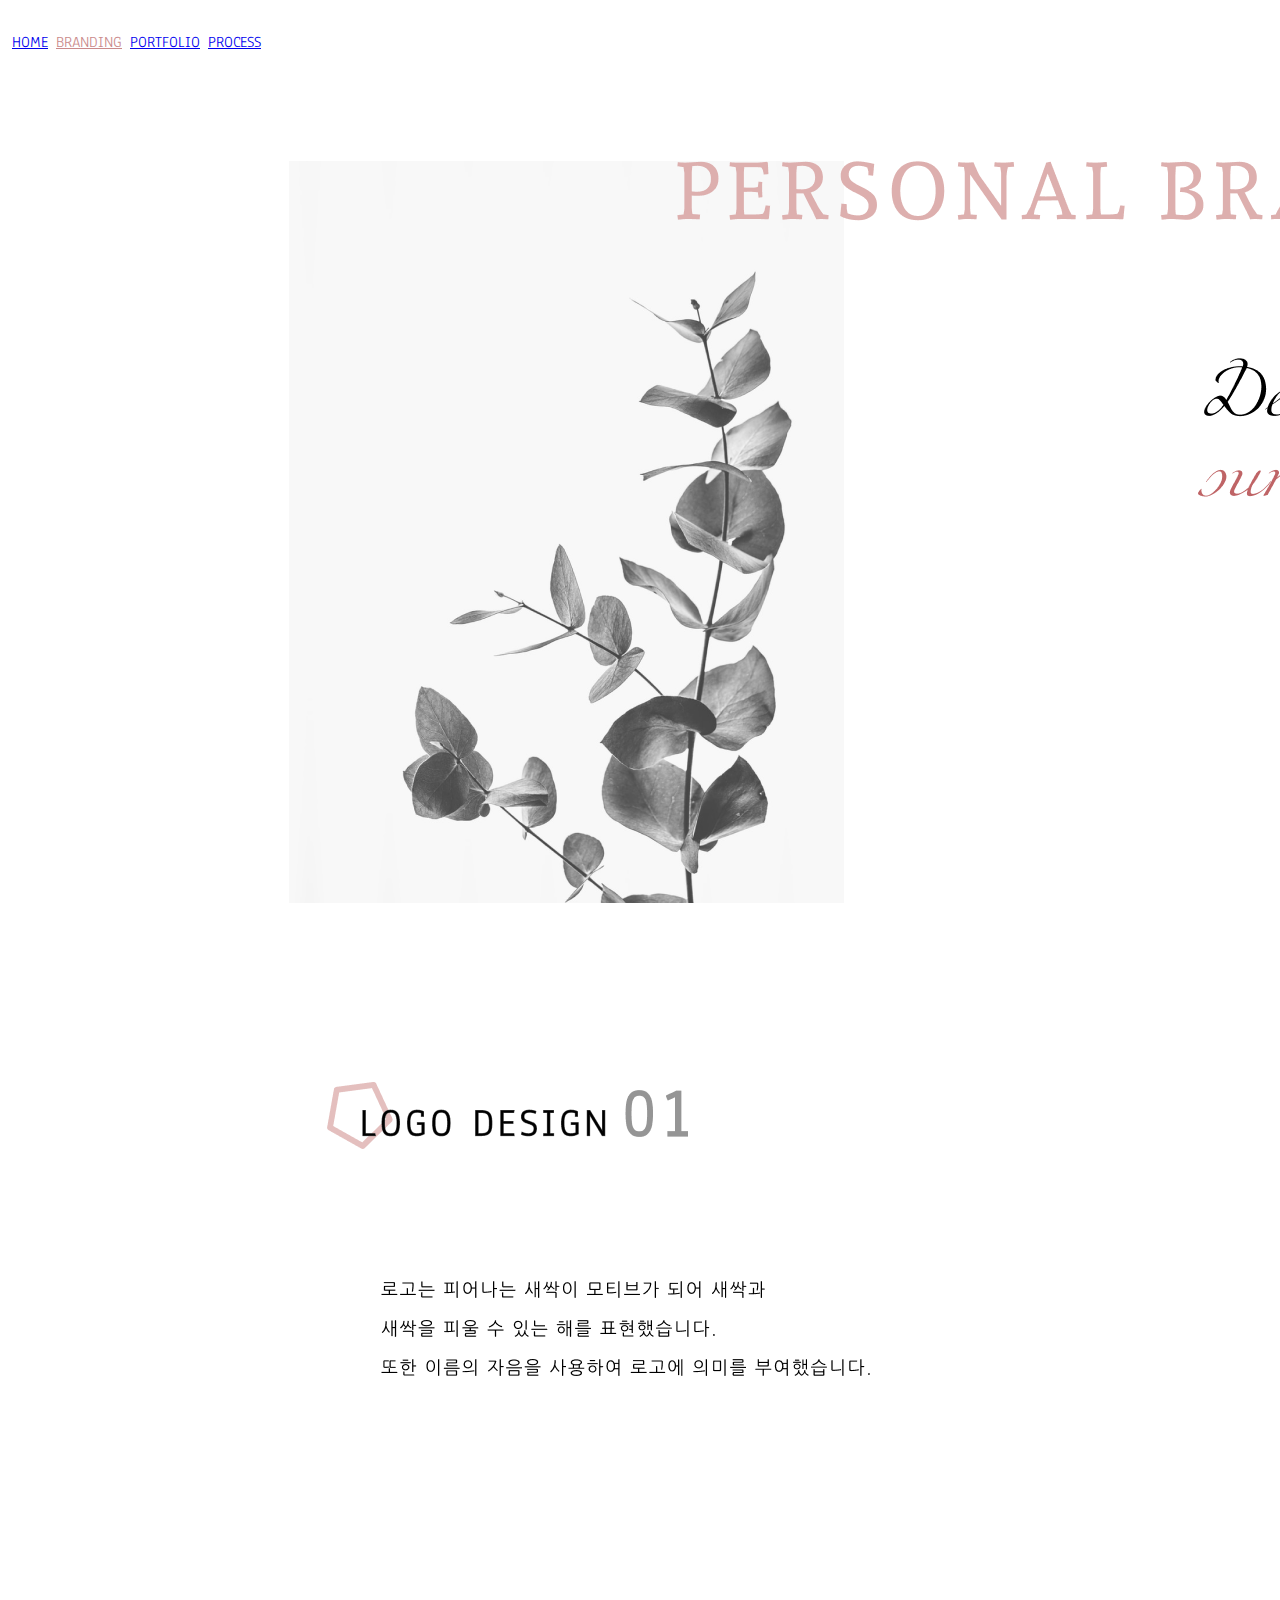
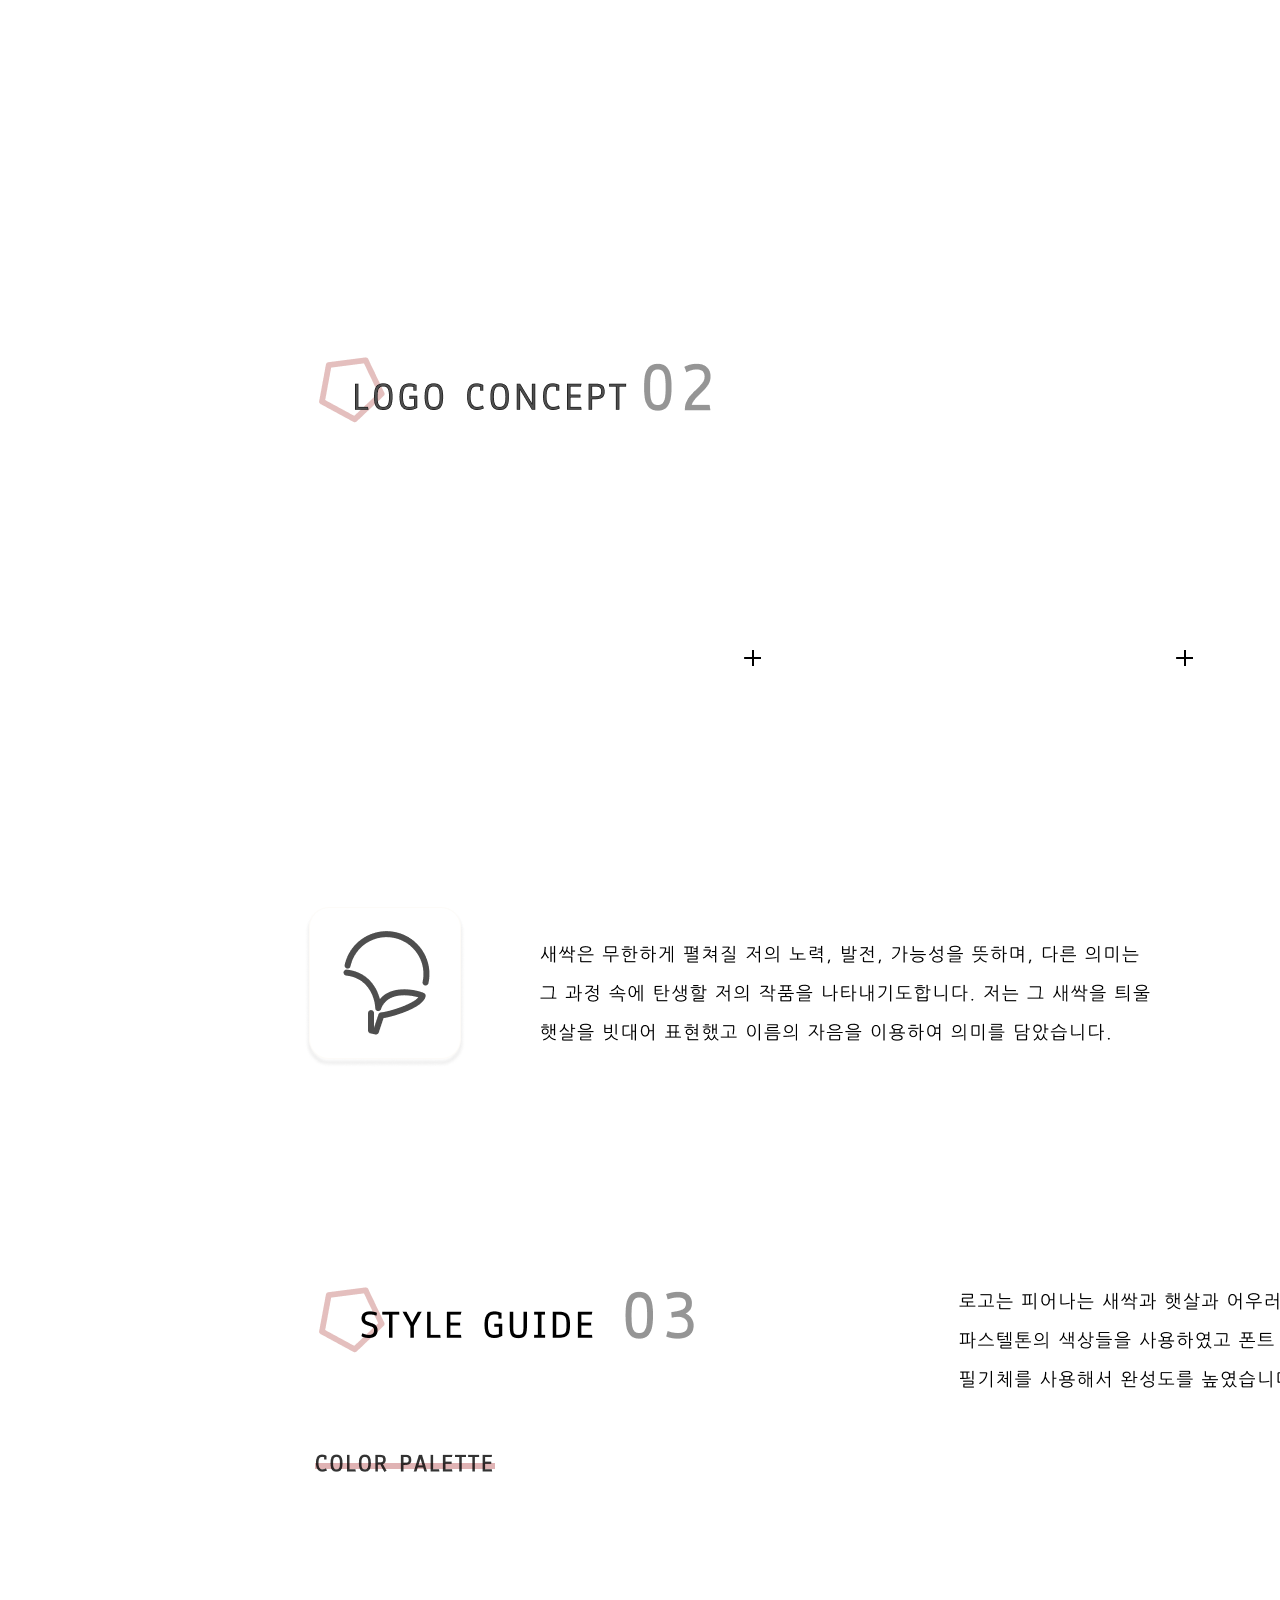
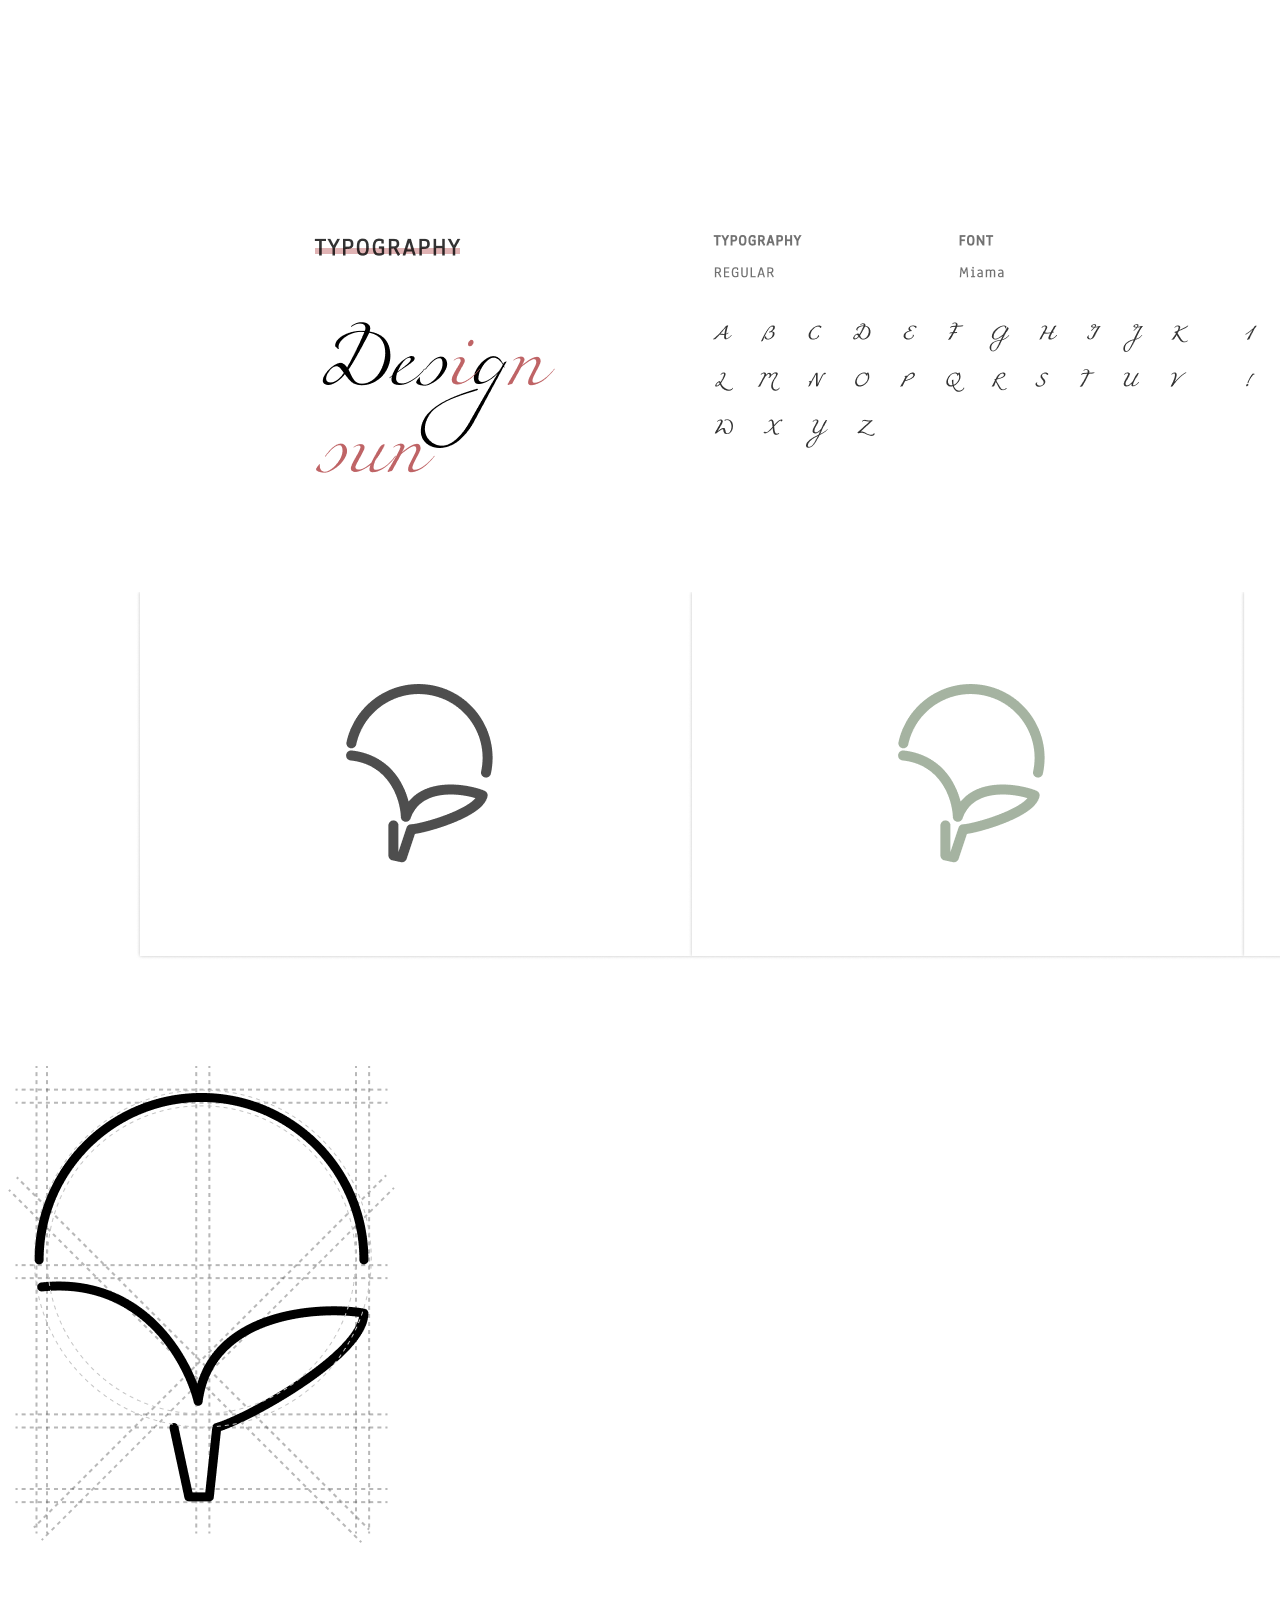
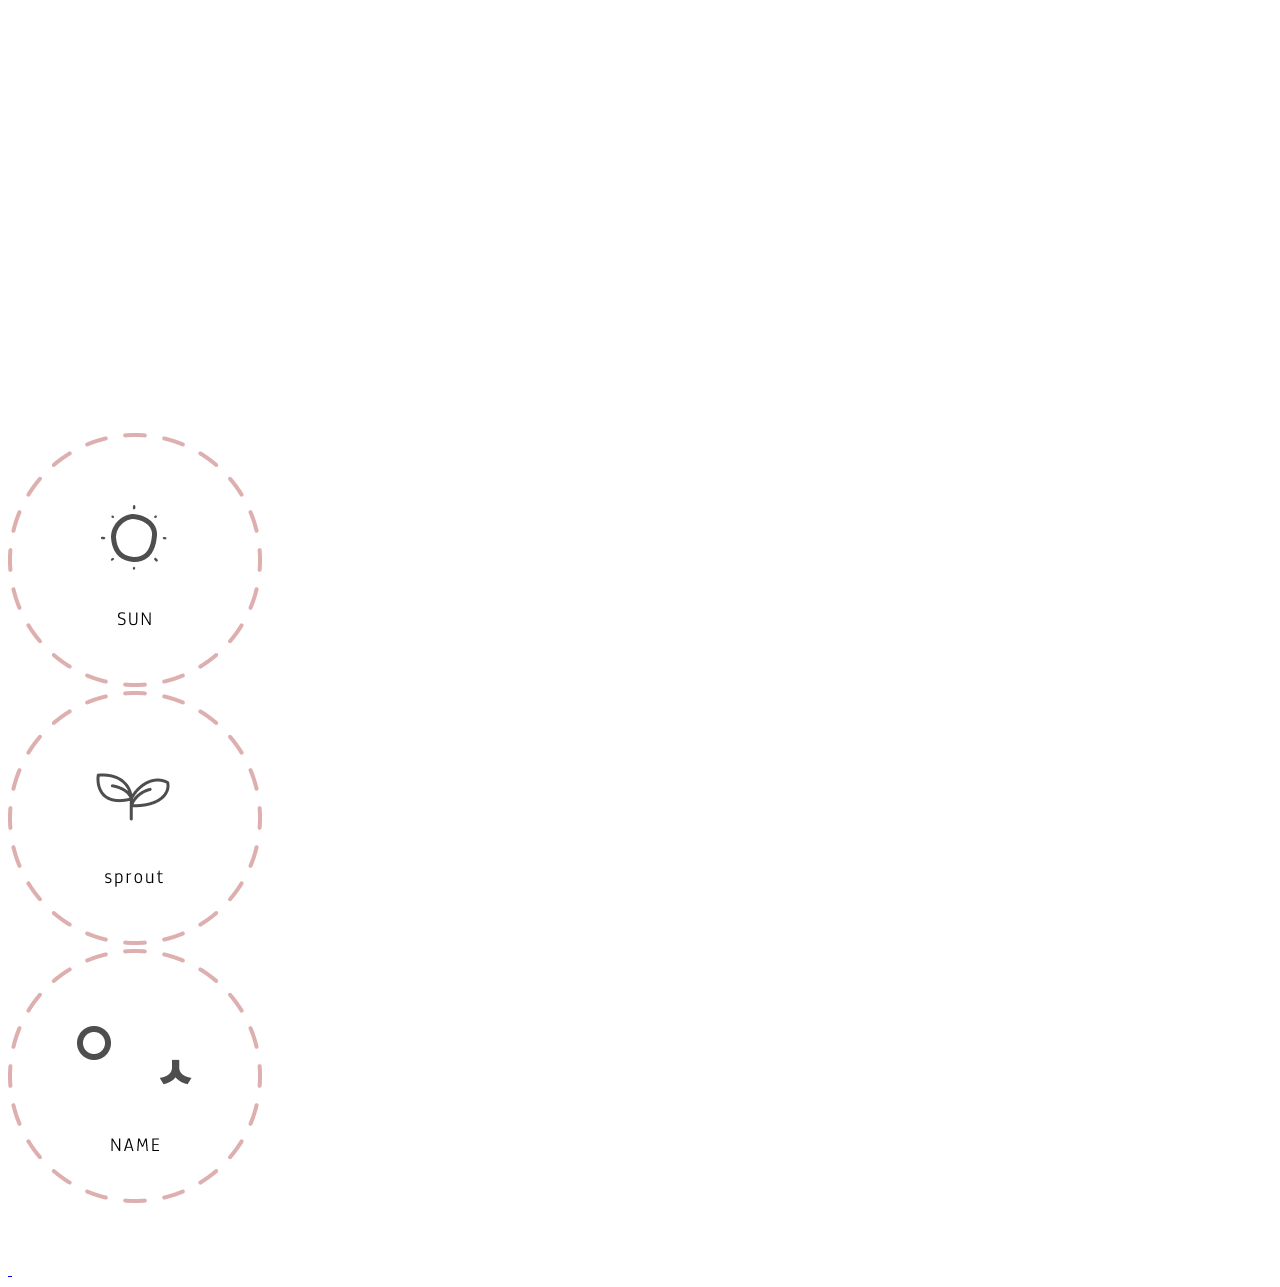
==== docs/brand.html @ b729e106 "작업" ====
<!DOCTYPE html>
<html lang="ko">

<head>
  <meta charset="UTF-8">
  <meta http-equiv="X-UA-Compatible" content="IE=edge">
  <meta name="viewport" content="width=device-width, initial-scale=1.0">
  <title>branding</title>

  <!-- 테일윈드 불러오기 -->
  <link rel="stylesheet" href="https://cdnjs.cloudflare.com/ajax/libs/tailwindcss/2.2.2/tailwind.min.css">
  <!-- 제이쿼리 -->
  <script src="https://cdnjs.cloudflare.com/ajax/libs/jquery/3.6.0/jquery.min.js"></script>
  <script src="https://cdnjs.cloudflare.com/ajax/libs/jquery.nicescroll/3.7.6/jquery.nicescroll.min.js"></script>
  <!-- 스크롤 트리거 -->
  <script src="https://cdnjs.cloudflare.com/ajax/libs/gsap/3.7.1/gsap.min.js"></script>
  <script src="https://cdnjs.cloudflare.com/ajax/libs/gsap/3.7.1/ScrollTrigger.min.js"></script>
  <!-- 풀페이지 -->
  <script src="https://cdnjs.cloudflare.com/ajax/libs/fullPage.js/3.1.2/fullpage.min.js"></script>
  <link rel="stylesheet" href="https://cdnjs.cloudflare.com/ajax/libs/fullPage.js/3.1.2/fullpage.css">
  <!-- 스와이퍼 -->
  <link rel="stylesheet" href="https://unpkg.com/swiper/swiper-bundle.min.css" />
  <script src="https://unpkg.com/swiper/swiper-bundle.min.js"></script>
  <link rel="stylesheet" href="./css/index.css">
  <script src="./js/index.js" defer></script>



</head>

<body>

  <!-- 상단바 -->
  <div class="flex flex-col justify-center w-full">

    <header class="container h-32 mx-auto top-bar">

      <div class="flex items-end justify-around h-full">
        <!-- 로고 -->
        <a href="index.html" class=" logo mr-32">
          <img src="./img/logo.png" alt="">
        </a>

        <!-- 상단 메뉴 -->
        <nav class="text-xl tracking-wider whitespace-nowrap">
          <a class=" ml-36" href="index.html">HOME</a>
          <a class="at ml-36" href="brand.html">BRANDING</a>
          <a class=" ml-36" href="pf.html">PORTFOLIO</a>
          <a class=" ml-36" href="process.html">PROCESS</a>
        </nav>

      </div>
    </header>
<div class="relative flex justify-center w-full mx-auto div-wrap">

  <!-- 배경이미지 -->
  <div>
    <img src="./img/BRAND.png" alt="">
  </div>

  <!-- 스크롤확인용 -->
  <div class="absolute BH-1">
    <img src="./img/Vector-1.png" alt="">
  </div>

  <div class="absolute BH-2">
    <img src="./img/Vector-1.png" alt="">
  </div>
  
  <div class="absolute BH-3">
    <img src="./img/Vector-1.png" alt="">
  </div>

  <!-- 로고 ex -->
  <div class="absolute logo-write">
    <img src="./img/logo-write.png" alt="">
  </div>

  <div class="absolute logo-ex">
    <img src="./img/logo-ex.png" alt="">
  </div>

  <div class="absolute logo-ex1">
    <img src="./img/logo-ex1.png" alt="">
  </div>

  <div class="absolute logo-ex2">
    <img src="./img/logo-ex2.png" alt="">
  </div>

  <div class="absolute logo-ex3">
    <img src="./img/logo-ex3.png" alt="">
  </div>

  <div class="absolute logo-sun">
    <img src="./img/logo-sun.png" alt="">
  </div>

  <div class="absolute logo-sprout">
    <img src="./img/logo-sprout.png" alt="">
  </div>

  <div class="absolute logo-name">
    <img src="./img/logo-name.png" alt="">
  </div>

  <div class="absolute logo-color1">
    <img src="./img/logocolor-1.png" alt="">
  </div>

  <div class="absolute logo-color2">
    <img src="./img/logocolor-2.png" alt="">
  </div>

  <div class="absolute logo-color3">
    <img src="./img/logocolor-3.png" alt="">
  </div>


</div>



<div class="container flex justify-center mx-auto my-10">
  <footer class="flex justify-around w-full">
    <a href="pf.html" class="footer-go">
      <img src="./img/footer pf.png" alt="">
    </a>
    <a href="process.html" class="footer-go">
      <img src="./img/footer pc.png" alt="">
    </a>
  </footer>
</div>


</div>

</body>

</html>
---- docs/css/index.css ----
/* 폰트가져오기 */
@import url('https://fonts.googleapis.com/css2?family=Anaheim&display=swap');

header, .swiper-slide .addi {
  font-family: 'Anaheim', sans-serif;
}

.pf-slider {
  font-family: 'MapoFlowerIsland';
}


/* 상단바, 푸터 */
.at { 
  color:#CA8A8B;
}


header nav { 
  display:flex; 
}

header nav > a { 
  display:block; 
  padding:4px; 
}

header nav > a:hover {
  color:#CA8A8B;
}

.div-wrap {
  max-width: 1920px;
}

.logo > img {
  width:100%;
}

footer {
  top:100%;
}

.footer-go {
  width:11%;
}

/* 메인페이지 커스텀 */
#fullpage section img {
  width:85%;
}
/* 스크롤 확인용 */
.BH-1 {
  top:18%;
  opacity: 0;
}

.BH-2 {
  top:39%;
  opacity: 0;
}

.BH-3 {
  top:58%;
  opacity: 0;
}

.pH-1 {
  top:112%;
  opacity: 0;
}

.pH-2 {
  top:157%;
  opacity: 0;
}

.pH-3 {
  top:150%;
  opacity: 0;
}

.pH-4 {
  top:250%;
  opacity: 0;
}

.pH-5 {
  top:340%;
  opacity: 0;
}

.pH-6 {
  top:450%;
  opacity: 0;
}

.pH-7 {
  top:550%;
  opacity: 0;
}


/* 포트폴리오 커스텀 */

.pf-slider {
  height: 500px;
}

.pf-slider .swiper-button-next {
  top:50%;
  right:50%;
  margin-right:-730px;
}

.pf-slider .swiper-button-prev {
  top:50%;
  left:50%;
  margin-left:-730px;
}

.pf-slider .swiper-button-next::after, 
.pf-slider .swiper-button-prev::after {
  display: none;
}

.pf-slider .swiper-slide > div {
  overflow:hidden;
  position:relative;
}

.pf-slider .swiper-slide:hover .bg {
  opacity:1;
  visibility:visible;
}

.pf-slider .swiper-slide:hover .addi {
  opacity:1;
  visibility:visible;
}

.pf-slider .swiper-slide img {
  width:100%;
  transition:transform 1s;
}

.pf-slider .swiper-slide:hover img {
  transform:scale(1.1);
}

.pf-slider .swiper-slide a:hover {
  color:#CA8A8B;
  font-weight: bold;
}

.swiper-slide .bg {
  position:absolute;
  z-index:2;
  background-color:rgba(0,0,0,0.7);
  top:0;
  left:0;
  width:100%;
  height:100%;
  opacity:0;
  visibility:hidden;
  transition:opacity 0.8s, visivility 0.8s;
}

.swiper-slide .addi {
  position:absolute;
  top:50%;
  left:50%;
  transform:translateX(-50%) translateY(-50%);
  font-weight:bold;
  opacity:0;
  z-index: 3;
}

/* 브랜드 커스텀 */

.logo-write > img {
  display: none;
}

.logo-write {
  top: 16.6%;
  left:50%;
  width:30%;
}

.logo-ex {
  top:27%;
  left:62%;
}

.logo-ex1 {
  top:37%;
  left:17%;
  width:8%;
  opacity:0;
}

.logo-ex2 {
  top:37%;
  left:28%;
  width:8%;
  opacity:0;
}

.logo-ex3 {
  top:37%;
  left:39%;
  width:8%;
  opacity:0;
}

.logo-sun {
  top:50%;
  left:20.1%;
  width:15%;
}

.logo-sprout {
  top:50%;
  width:15%;
}

.logo-name {
  top:50%;
  left:65.8%;
  width:15%;
}

.logo-color1 {
  top:74%;
  left:15.5%;
  width:24%;
  z-index: 2;
}

.logo-color2 {
  top:74%;
  left:38.5%;
  width:24%;
  z-index: 1;
}

.logo-color3 {
  top:74%;
  left:61.5%;
  width:24%;
}

/* 프로세스 커스텀 */

.pr-desktop {
  top:3.5%;
  z-index: 2;
}

.pr-desktop > img {
  display: none;
}

.pr-circle1 {
  top:3%;
  left:22%;
  animation-name: floating;
  animation-duration: 2s;
  animation-iteration-count: infinite;
}

.pr-circle2 {
  top:4%;
  left:75%;
  animation-name: floating2;
  animation-duration: 2.5s;
  animation-iteration-count: infinite;
}

.pr-circle3 {
  top:8.5%;
  left:85%;
  animation-name: floating3;
  animation-duration: 2s;
  animation-iteration-count: infinite;
}

.pr-circle4 {
  top:13.5%;
  left:12%;
  animation-name: floating4;
  animation-duration: 2s;
  animation-iteration-count: infinite;
}

@keyframes floating {
  0% {
    top:3%;
  }
  
  50% {
    top:3.3%;
  }
  
  100% {
    top:3%;
  }
}

@keyframes floating2 {
  0% {
    top:4.3%;
  }
  
  50% {
    top:4%;
  }
  
  100% {
    top:4.3%;
  }
}

@keyframes floating3 {
  0% {
    top:8.5%;
  }
  
  50% {
    top:8.2%;
  }
  
  100% {
    top:8.5%;
  }
}

@keyframes floating4 {
  0% {
    top:13.8%;
  }
  
  50% {
    top:13.5%;
  }
  
  100% {
    top:13.8%;
  }
}

.bgimg {
  width:100%;
  height:320px;
  background-image: url(https://i.postimg.cc/CKvtGK3N/bgimg.png);
  background-repeat: no-repeat;
  background-size: cover;
  background-position: center;
  background-attachment: fixed;
  top:18.1%;
}

.pr-overview {
  top:20%;
  left:16.9%;
  width:55%;
}

.pr-font1 {
  top:24.7%;
  left:37.5%;
  width:20%;
}

.pr-font2 {
  top:24.7%;
  left:63%;
  width:20%;
}

.pr-color1 {
  top:31.5%;
  left:16.5%;
  width:17%;
  z-index: 4;
}

.pr-color2 {
  top:31.5%;
  left:33.5%;
  width:17%;
  z-index: 3;
}

.pr-color3 {
  top:31.5%;
  left:50.5%;
  width:17%;
  z-index: 2;
}

.pr-color4 {
  top:31.5%;
  left:67.5%;
  width:17%;
  z-index: 1;
}

.pr-1 {
  top:44%;
  width:65%;
}

.pr-2 {
  top:58%;
  margin-left:-50%;
  width:99%;
}

.pr-3 {
  top:72%;
  margin-right:-50%;
  width:99%;
}

.pr-4 {
  top:86.5%;
  width:50%;
}
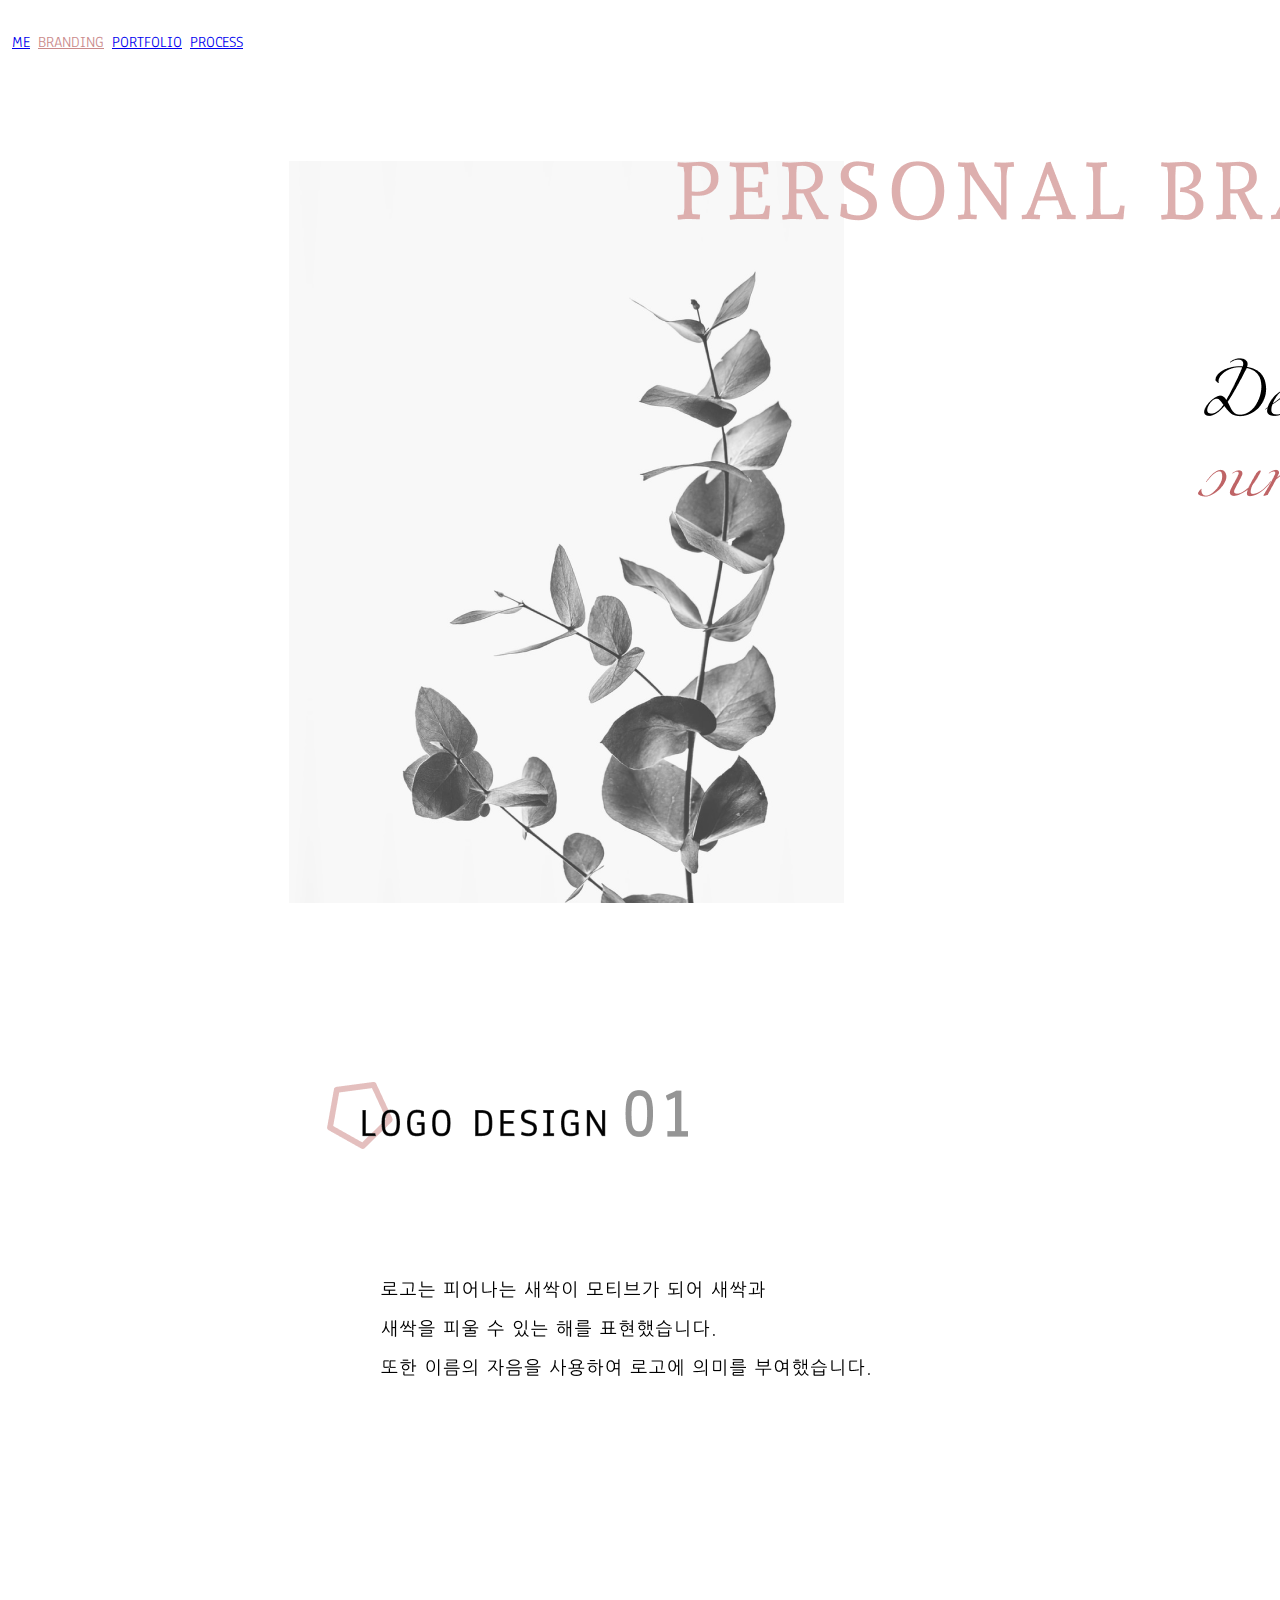
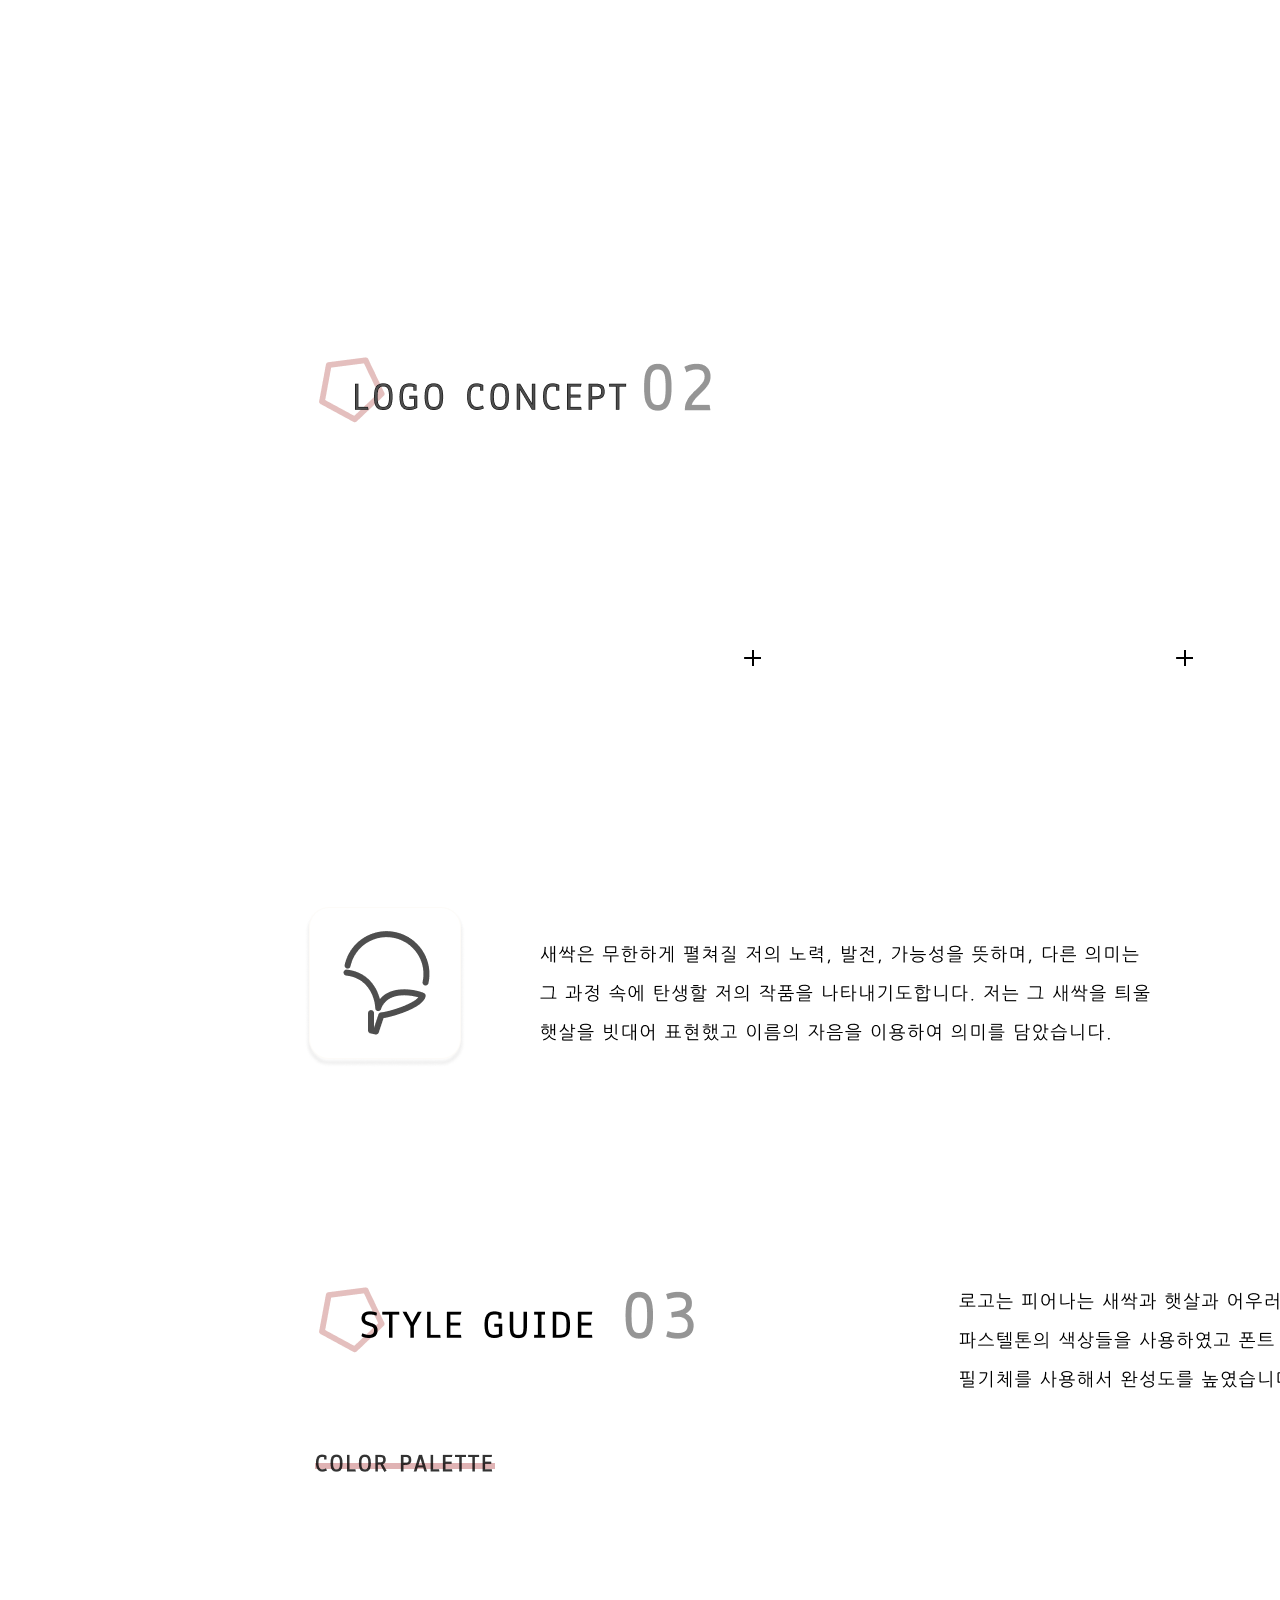
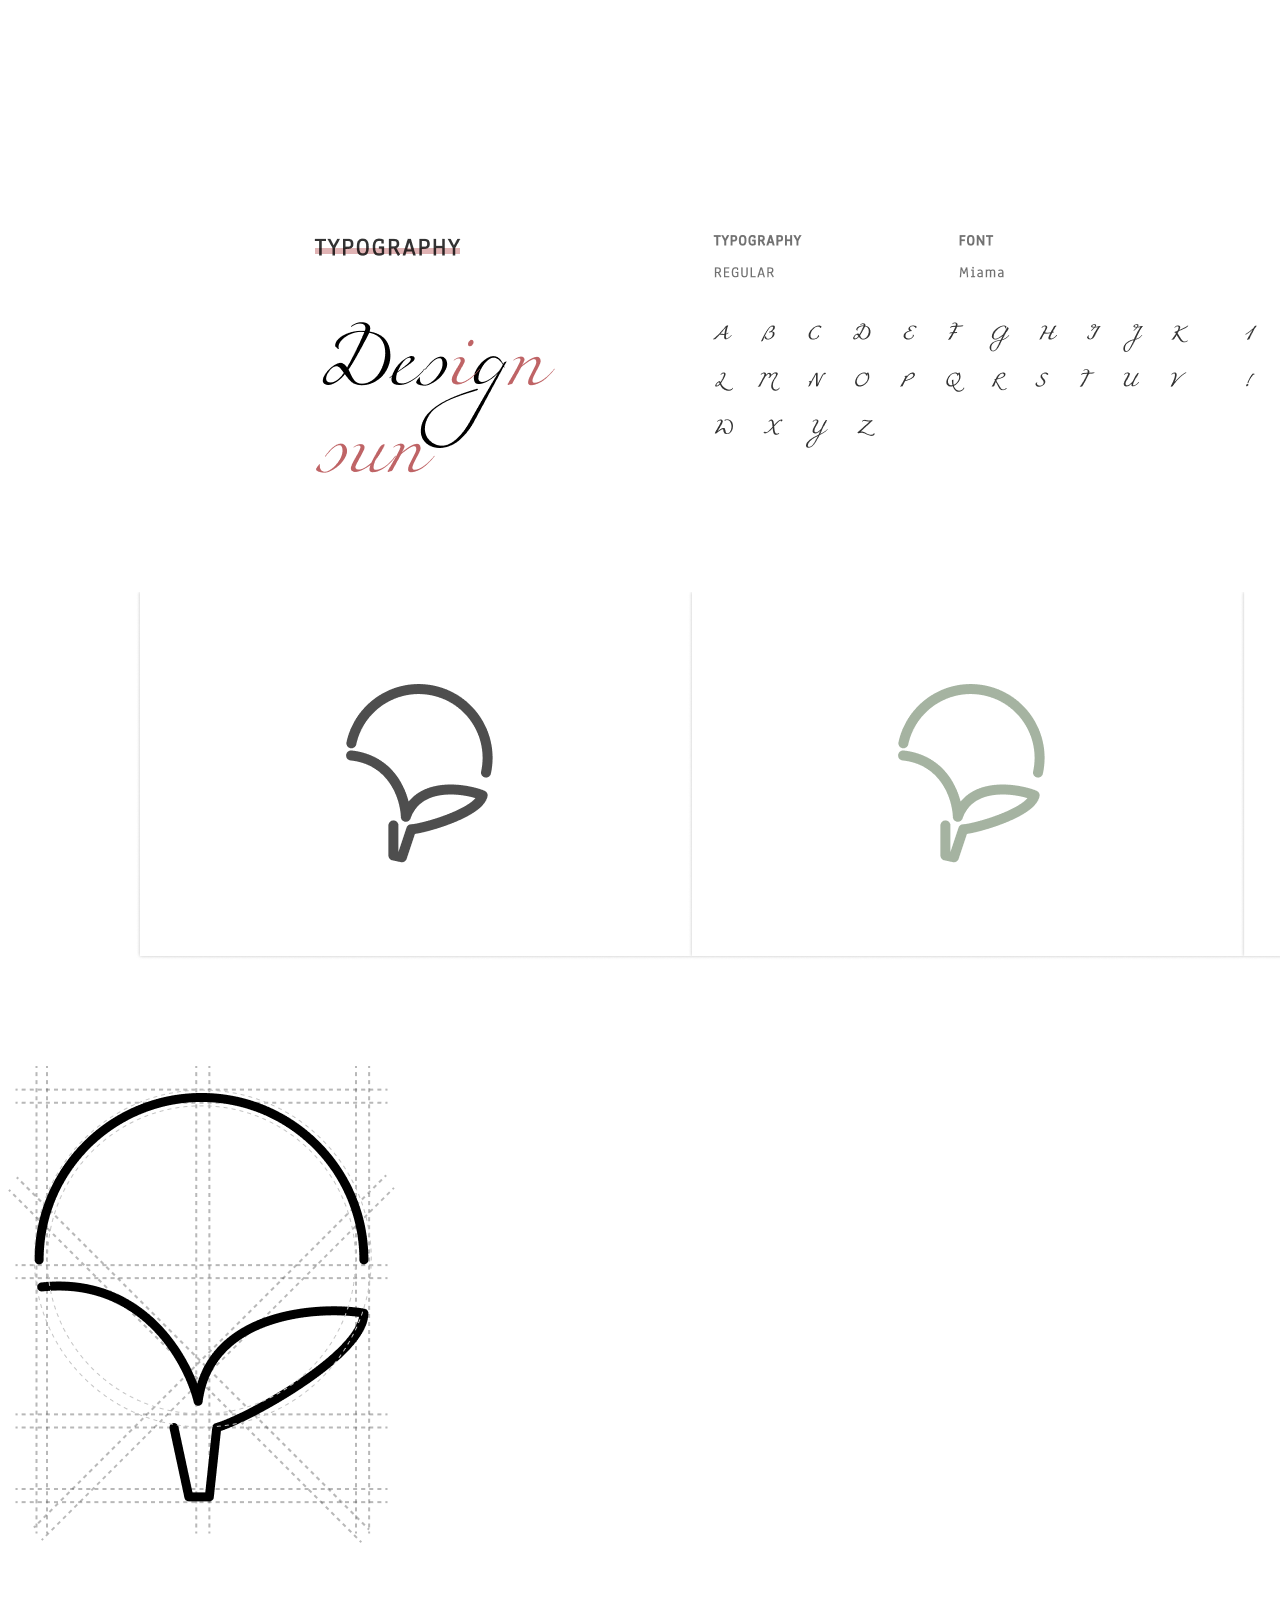
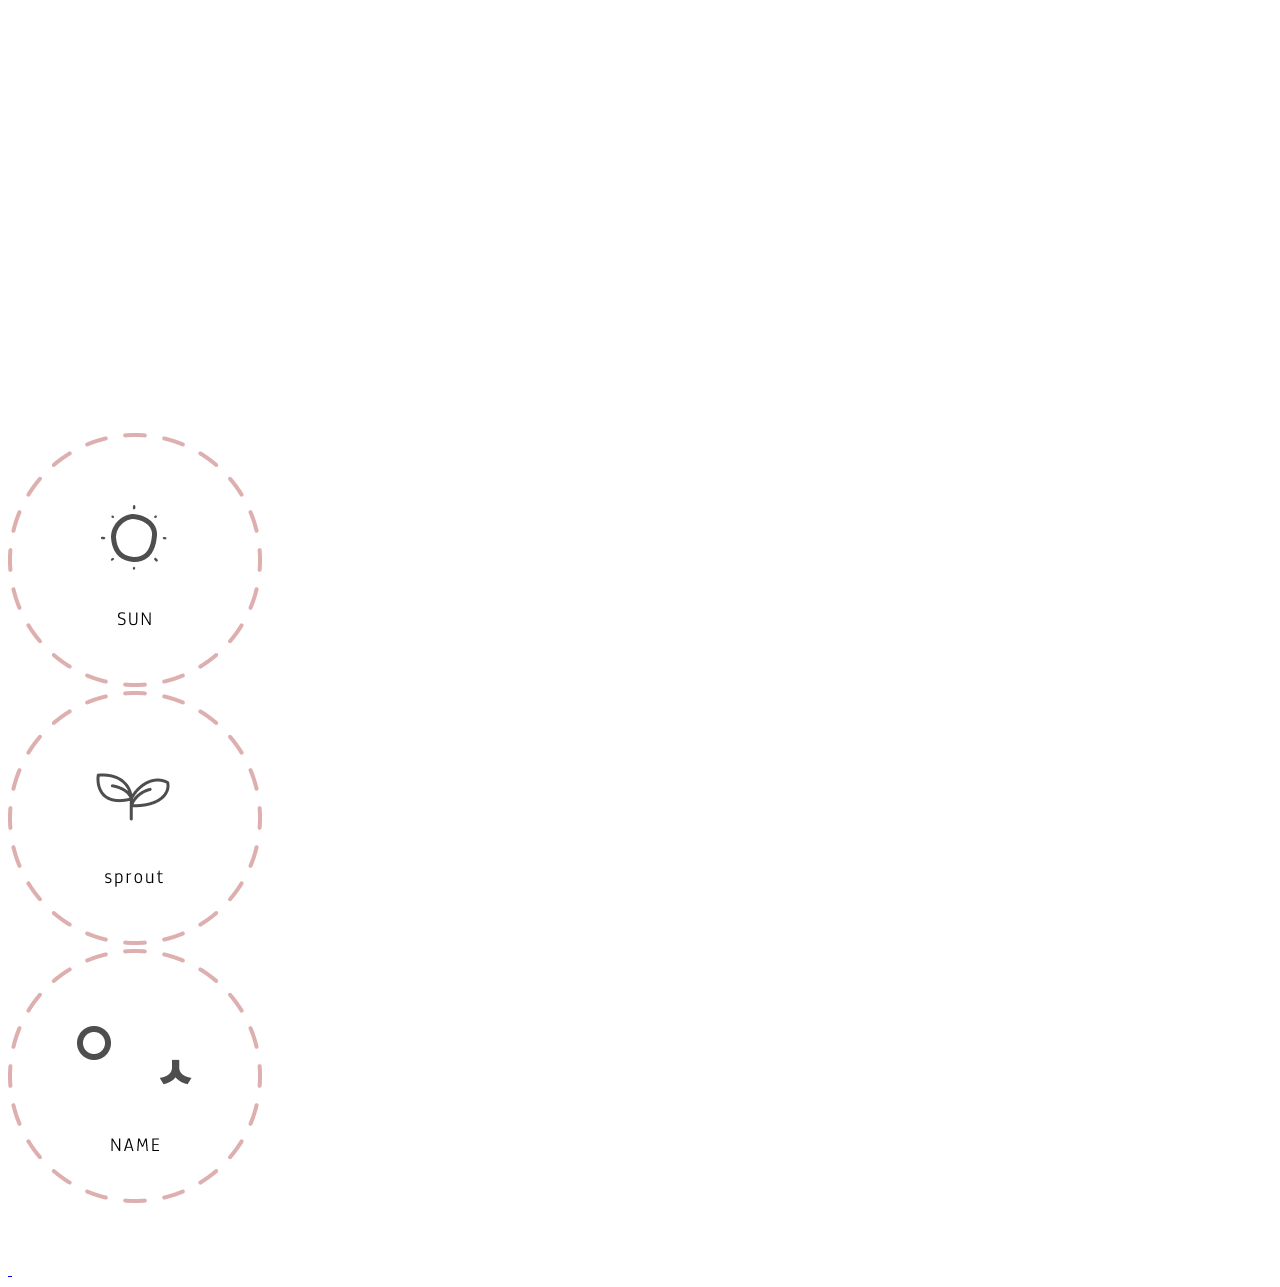
==== commit e0e80918: "어바웃미" ====
--- a/docs/brand.html
+++ b/docs/brand.html
@@ -26,7 +26,6 @@
   <script src="./js/index.js" defer></script>
 
 
-
 </head>
 
 <body>
@@ -44,7 +43,7 @@
 
         <!-- 상단 메뉴 -->
         <nav class="text-xl tracking-wider whitespace-nowrap">
-          <a class=" ml-36" href="index.html">HOME</a>
+          <a class=" ml-36" href="index.html#section-2">ME</a>
           <a class="at ml-36" href="brand.html">BRANDING</a>
           <a class=" ml-36" href="pf.html">PORTFOLIO</a>
           <a class=" ml-36" href="process.html">PROCESS</a>
--- a/docs/css/index.css
+++ b/docs/css/index.css
@@ -1,102 +1,372 @@
 /* 폰트가져오기 */
 @import url('https://fonts.googleapis.com/css2?family=Anaheim&display=swap');
 
-header, .swiper-slide .addi {
+
+@font-face {
+  font-family: 'MapoFlowerIsland';
+  src: url('https://cdn.jsdelivr.net/gh/projectnoonnu/noonfonts_2001@1.1/MapoFlowerIslandA.woff') format('woff');
+  font-weight: normal;
+  font-style: normal;
+}
+
+header,
+.swiper-slide .addi,
+#fullpage .m-text2,
+#fullpage .m-text3 {
   font-family: 'Anaheim', sans-serif;
 }
 
-.pf-slider {
+.pf-slider,
+#fullpage {
   font-family: 'MapoFlowerIsland';
 }
 
 
 /* 상단바, 푸터 */
-.at { 
-  color:#CA8A8B;
-}
-
-
-header nav { 
-  display:flex; 
-}
-
-header nav > a { 
-  display:block; 
-  padding:4px; 
-}
-
-header nav > a:hover {
-  color:#CA8A8B;
+.at {
+  color: #CA8A8B;
+}
+
+
+header nav {
+  display: flex;
+}
+
+header nav>a {
+  display: block;
+  padding: 4px;
+}
+
+header nav>a:hover {
+  color: #CA8A8B;
 }
 
 .div-wrap {
   max-width: 1920px;
 }
 
-.logo > img {
-  width:100%;
+.logo>img {
+  width: 100%;
 }
 
 footer {
-  top:100%;
+  top: 100%;
 }
 
 .footer-go {
-  width:11%;
+  width: 11%;
 }
 
 /* 메인페이지 커스텀 */
-#fullpage section img {
-  width:85%;
-}
+#fullpage .m-text1>div:first-child div {
+  position: relative;
+}
+
+#fullpage .m-text1>div:first-child div:first-child::after {
+  content: "";
+  width: 100%;
+  height: 7px;
+  background-color: #990003;
+  position: absolute;
+  bottom: 0;
+  left: 0;
+  margin-bottom: 5px;
+  opacity: 20%;
+}
+
+#fullpage .m-text1>div:first-child div:nth-child(2)::after {
+  content: "";
+  width: 77%;
+  height: 7px;
+  background-color: #990003;
+  position: absolute;
+  bottom: 0;
+  left: 0;
+  margin-bottom: 5px;
+  opacity: 20%;
+}
+
+#fullpage .m-text1>div:first-child div:last-child::after {
+  content: "";
+  width: 78%;
+  height: 7px;
+  background-color: #990003;
+  position: absolute;
+  bottom: 0;
+  left: 0;
+  margin-bottom: 5px;
+  opacity: 20%;
+}
+
+#fullpage .m-text1>div:nth-child(2) {
+  position: relative;
+  white-space: nowrap;
+  color: white;
+}
+
+#fullpage .m-text1>div:nth-child(2)::before {
+  content:"{}";
+  letter-spacing: 120px;
+  color: black;
+  height: 7px;
+  position: absolute;
+  top: 0;
+  left: 0;
+  margin-left: -22px;
+}
+
+#fullpage .m-text1>div:nth-child(2)::after {
+  content: "송 인 선";
+  color: black;
+  width: 70%;
+  height: 100%;
+  position: absolute;
+  top: 0;
+  left: 0;
+  overflow: hidden;
+  animation: typing 3.8s steps(3);
+}
+
+@keyframes typing {
+  0% {
+    width: 0%;
+    border-right: 1px solid black;
+  }
+
+  50% {
+    width: 70%;
+    border-right: 1px solid black;
+  }
+
+  100% {
+    border-right: none;
+  }
+}
+
+
+#fullpage .m-text1>div:last-child {
+  position: relative;
+}
+
+#fullpage .m-text1>div:last-child::after {
+  content: "";
+  width: 90%;
+  height: 7px;
+  background-color: #990003;
+  position: absolute;
+  bottom: 0;
+  left: 0;
+  margin-bottom: 5px;
+  opacity: 20%;
+}
+
+
+#fullpage .m-text2 li::before {
+  content: "•";
+  color: #CA8A8B;
+  display: inline-block;
+  width: 1em;
+  margin-left: -1em
+}
+
+.m-sprout {
+  width: 8%;
+  margin-top: 380px;
+  margin-left: 200px;
+  z-index: 1;
+}
+
+
+.wrapper {
+  width: 250px;
+  height: 250px;
+}
+
+.wrapper div {
+  position: absolute;
+  background: #FEE3C0;
+  border-radius: 50%;
+  box-shadow: 0 0 50px 1px #FEE3C0;
+  top: 50%;
+  left: 50%;
+  margin-left: -200px;
+  margin-top: -120px;
+}
+
+.circle1 {
+  width: 280px;
+  height: 280px;
+  top: 80px;
+  left: 80px;
+  /* 추가된 부분 */
+  animation: scale1 1.3s infinite alternate;
+}
+
+
+@keyframes scale1 {
+  0% {
+    transform: scale(1.4)
+  }
+
+  100% {
+    transform: scale(1.53)
+  }
+}
+
+.main-prarrow {
+  width:30%;
+  top:30%;
+  left:110%;
+  transition: 0.3s;
+}
+
+.main-prtext:hover .main-prarrow {
+  transform:translateX(50%);
+}
+
+.main-prtext:hover {
+  color:#CA8A8B;
+}
+
+.main-metext:hover {
+  color:#CA8A8B;
+}
+
+.main-mearrow {
+  width:40%;
+  top:50%;
+  left:100%;
+  right:0;
+  transform: rotate(90deg);
+  animation-name: mainfloating;
+  animation-duration: 1s;
+  animation-iteration-count: infinite;
+}
+
+@keyframes mainfloating {
+  0% {
+    top: 45%;
+  }
+
+  50% {
+    top: 55%;
+  }
+
+  100% {
+    top: 45%;
+  }
+}
+
+/* 어바웃미 */
+#fullpage .m2-text1 > div:first-child div div:last-child::after {
+  content: "";
+  width: 100%;
+  height: 7px;
+  background-color: #990003;
+  position: absolute;
+  bottom: 0;
+  left: 0;
+  margin-bottom: 5px;
+  opacity: 20%;
+}
+
+#fullpage .m2-text1>div:first-child div {
+  position: relative;
+}
+
+#fullpage .m2-text1 > div >div:nth-child(2) {
+  position: relative;
+  white-space: nowrap;
+  color: white;
+}
+
+#fullpage .m2-text1 > div >div:nth-child(2)::before {
+  content:"{}";
+  letter-spacing: 120px;
+  color: black;
+  height: 7px;
+  position: absolute;
+  top: 0;
+  left: 0;
+  margin-left: -22px;
+}
+
+#fullpage .m2-text1> div >div:nth-child(2)::after {
+  content: "송 인 선";
+  color: black;
+  width: 100%;
+  height: 100%;
+  position: absolute;
+  top: 0;
+  left: 0;
+  overflow: hidden;
+  animation: typing-2 3.8s steps(3);
+}
+
+@keyframes typing-2 {
+  0% {
+    width: 0%;
+    border-right: 1px solid black;
+  }
+
+  50% {
+    width: 100%;
+    border-right: 1px solid black;
+  }
+
+  100% {
+    border-right: none;
+  }
+}
+
 /* 스크롤 확인용 */
 .BH-1 {
-  top:18%;
+  top: 18%;
   opacity: 0;
 }
 
 .BH-2 {
-  top:39%;
+  top: 39%;
   opacity: 0;
 }
 
 .BH-3 {
-  top:58%;
+  top: 58%;
   opacity: 0;
 }
 
 .pH-1 {
-  top:112%;
+  top: 112%;
   opacity: 0;
 }
 
 .pH-2 {
-  top:157%;
+  top: 157%;
   opacity: 0;
 }
 
 .pH-3 {
-  top:150%;
+  top: 150%;
   opacity: 0;
 }
 
 .pH-4 {
-  top:250%;
+  top: 250%;
   opacity: 0;
 }
 
 .pH-5 {
-  top:340%;
+  top: 340%;
   opacity: 0;
 }
 
 .pH-6 {
-  top:450%;
+  top: 405%;
   opacity: 0;
 }
 
 .pH-7 {
-  top:550%;
+  top: 505%;
   opacity: 0;
 }
 
@@ -108,187 +378,189 @@
 }
 
 .pf-slider .swiper-button-next {
-  top:50%;
-  right:50%;
-  margin-right:-730px;
+  top: 50%;
+  right: 50%;
+  margin-right: -730px;
 }
 
 .pf-slider .swiper-button-prev {
-  top:50%;
-  left:50%;
-  margin-left:-730px;
-}
-
-.pf-slider .swiper-button-next::after, 
+  top: 50%;
+  left: 50%;
+  margin-left: -730px;
+}
+
+.pf-slider .swiper-button-next::after,
 .pf-slider .swiper-button-prev::after {
   display: none;
 }
 
-.pf-slider .swiper-slide > div {
-  overflow:hidden;
-  position:relative;
+.pf-slider .swiper-slide>div {
+  overflow: hidden;
+  position: relative;
 }
 
 .pf-slider .swiper-slide:hover .bg {
-  opacity:1;
-  visibility:visible;
+  opacity: 1;
+  visibility: visible;
 }
 
 .pf-slider .swiper-slide:hover .addi {
-  opacity:1;
-  visibility:visible;
+  opacity: 1;
+  visibility: visible;
 }
 
 .pf-slider .swiper-slide img {
-  width:100%;
-  transition:transform 1s;
+  width: 100%;
+  transition: transform 1s;
 }
 
 .pf-slider .swiper-slide:hover img {
-  transform:scale(1.1);
+  transform: scale(1.1);
 }
 
 .pf-slider .swiper-slide a:hover {
-  color:#CA8A8B;
+  color: #CA8A8B;
   font-weight: bold;
 }
 
 .swiper-slide .bg {
-  position:absolute;
-  z-index:2;
-  background-color:rgba(0,0,0,0.7);
-  top:0;
-  left:0;
-  width:100%;
-  height:100%;
-  opacity:0;
-  visibility:hidden;
-  transition:opacity 0.8s, visivility 0.8s;
+  position: absolute;
+  z-index: 2;
+  background-color: rgba(0, 0, 0, 0.7);
+  top: 0;
+  left: 0;
+  width: 100%;
+  height: 100%;
+  opacity: 0;
+  visibility: hidden;
+  transition: opacity 0.8s, visivility 0.8s;
 }
 
 .swiper-slide .addi {
-  position:absolute;
-  top:50%;
-  left:50%;
-  transform:translateX(-50%) translateY(-50%);
-  font-weight:bold;
-  opacity:0;
+  position: absolute;
+  top: 50%;
+  left: 50%;
+  transform: translateX(-50%) translateY(-50%);
+  font-weight: bold;
+  opacity: 0;
   z-index: 3;
 }
 
 /* 브랜드 커스텀 */
 
-.logo-write > img {
+.logo-write>img {
   display: none;
 }
 
 .logo-write {
   top: 16.6%;
-  left:50%;
-  width:30%;
+  left: 50%;
+  width: 30%;
 }
 
 .logo-ex {
-  top:27%;
-  left:62%;
+  top: 27%;
+  left: 62%;
+  width: 30%;
 }
 
 .logo-ex1 {
-  top:37%;
-  left:17%;
-  width:8%;
-  opacity:0;
+  top: 37%;
+  left: 17%;
+  width: 8%;
+  opacity: 0;
 }
 
 .logo-ex2 {
-  top:37%;
-  left:28%;
-  width:8%;
-  opacity:0;
+  top: 37%;
+  left: 28%;
+  width: 8%;
+  opacity: 0;
 }
 
 .logo-ex3 {
-  top:37%;
-  left:39%;
-  width:8%;
-  opacity:0;
+  top: 37%;
+  left: 39%;
+  width: 8%;
+  opacity: 0;
 }
 
 .logo-sun {
-  top:50%;
-  left:20.1%;
-  width:15%;
+  top: 50%;
+  left: 20.1%;
+  width: 15%;
 }
 
 .logo-sprout {
-  top:50%;
-  width:15%;
+  top: 50%;
+  width: 15%;
 }
 
 .logo-name {
-  top:50%;
-  left:65.8%;
-  width:15%;
+  top: 50%;
+  left: 65.8%;
+  width: 15%;
 }
 
 .logo-color1 {
-  top:74%;
-  left:15.5%;
-  width:24%;
+  top: 74%;
+  left: 15.5%;
+  width: 24%;
   z-index: 2;
 }
 
 .logo-color2 {
-  top:74%;
-  left:38.5%;
-  width:24%;
+  top: 74%;
+  left: 38.5%;
+  width: 24%;
   z-index: 1;
 }
 
 .logo-color3 {
-  top:74%;
-  left:61.5%;
-  width:24%;
+  top: 74%;
+  left: 61.5%;
+  width: 24%;
 }
 
 /* 프로세스 커스텀 */
 
 .pr-desktop {
-  top:3.5%;
+  top: 3.5%;
   z-index: 2;
-}
-
-.pr-desktop > img {
+  width: 60%;
+}
+
+.pr-desktop>img {
   display: none;
 }
 
 .pr-circle1 {
-  top:3%;
-  left:22%;
+  top: 3%;
+  left: 22%;
   animation-name: floating;
   animation-duration: 2s;
   animation-iteration-count: infinite;
 }
 
 .pr-circle2 {
-  top:4%;
-  left:75%;
+  top: 4%;
+  left: 75%;
   animation-name: floating2;
   animation-duration: 2.5s;
   animation-iteration-count: infinite;
 }
 
 .pr-circle3 {
-  top:8.5%;
-  left:85%;
+  top: 8.5%;
+  left: 85%;
   animation-name: floating3;
   animation-duration: 2s;
   animation-iteration-count: infinite;
 }
 
 .pr-circle4 {
-  top:13.5%;
-  left:12%;
+  top: 13.5%;
+  left: 12%;
   animation-name: floating4;
   animation-duration: 2s;
   animation-iteration-count: infinite;
@@ -296,135 +568,135 @@
 
 @keyframes floating {
   0% {
-    top:3%;
-  }
-  
+    top: 3%;
+  }
+
   50% {
-    top:3.3%;
-  }
-  
+    top: 3.3%;
+  }
+
   100% {
-    top:3%;
+    top: 3%;
   }
 }
 
 @keyframes floating2 {
   0% {
-    top:4.3%;
-  }
-  
+    top: 4.3%;
+  }
+
   50% {
-    top:4%;
-  }
-  
+    top: 4%;
+  }
+
   100% {
-    top:4.3%;
+    top: 4.3%;
   }
 }
 
 @keyframes floating3 {
   0% {
-    top:8.5%;
-  }
-  
+    top: 8.5%;
+  }
+
   50% {
-    top:8.2%;
-  }
-  
+    top: 8.2%;
+  }
+
   100% {
-    top:8.5%;
+    top: 8.5%;
   }
 }
 
 @keyframes floating4 {
   0% {
-    top:13.8%;
-  }
-  
+    top: 13.8%;
+  }
+
   50% {
-    top:13.5%;
-  }
-  
+    top: 13.5%;
+  }
+
   100% {
-    top:13.8%;
+    top: 13.8%;
   }
 }
 
 .bgimg {
-  width:100%;
-  height:320px;
+  width: 100%;
+  height: 320px;
   background-image: url(https://i.postimg.cc/CKvtGK3N/bgimg.png);
   background-repeat: no-repeat;
   background-size: cover;
   background-position: center;
   background-attachment: fixed;
-  top:18.1%;
+  top: 18.1%;
 }
 
 .pr-overview {
-  top:20%;
-  left:16.9%;
-  width:55%;
+  top: 20%;
+  left: 16.9%;
+  width: 55%;
 }
 
 .pr-font1 {
-  top:24.7%;
-  left:37.5%;
-  width:20%;
+  top: 24.7%;
+  left: 37.5%;
+  width: 20%;
 }
 
 .pr-font2 {
-  top:24.7%;
-  left:63%;
-  width:20%;
+  top: 24.7%;
+  left: 63%;
+  width: 20%;
 }
 
 .pr-color1 {
-  top:31.5%;
-  left:16.5%;
-  width:17%;
+  top: 31.5%;
+  left: 16.5%;
+  width: 17%;
   z-index: 4;
 }
 
 .pr-color2 {
-  top:31.5%;
-  left:33.5%;
-  width:17%;
+  top: 31.5%;
+  left: 33.5%;
+  width: 17%;
   z-index: 3;
 }
 
 .pr-color3 {
-  top:31.5%;
-  left:50.5%;
-  width:17%;
+  top: 31.5%;
+  left: 50.5%;
+  width: 17%;
   z-index: 2;
 }
 
 .pr-color4 {
-  top:31.5%;
-  left:67.5%;
-  width:17%;
+  top: 31.5%;
+  left: 67.5%;
+  width: 17%;
   z-index: 1;
 }
 
 .pr-1 {
-  top:44%;
-  width:65%;
+  top: 44%;
+  width: 65%;
 }
 
 .pr-2 {
-  top:58%;
-  margin-left:-50%;
-  width:99%;
+  top: 58%;
+  margin-left: -50%;
+  width: 99%;
 }
 
 .pr-3 {
-  top:72%;
-  margin-right:-50%;
-  width:99%;
+  top: 72%;
+  margin-right: -50%;
+  width: 99%;
 }
 
 .pr-4 {
-  top:86.5%;
-  width:50%;
+  top: 86.5%;
+  width: 50%;
 }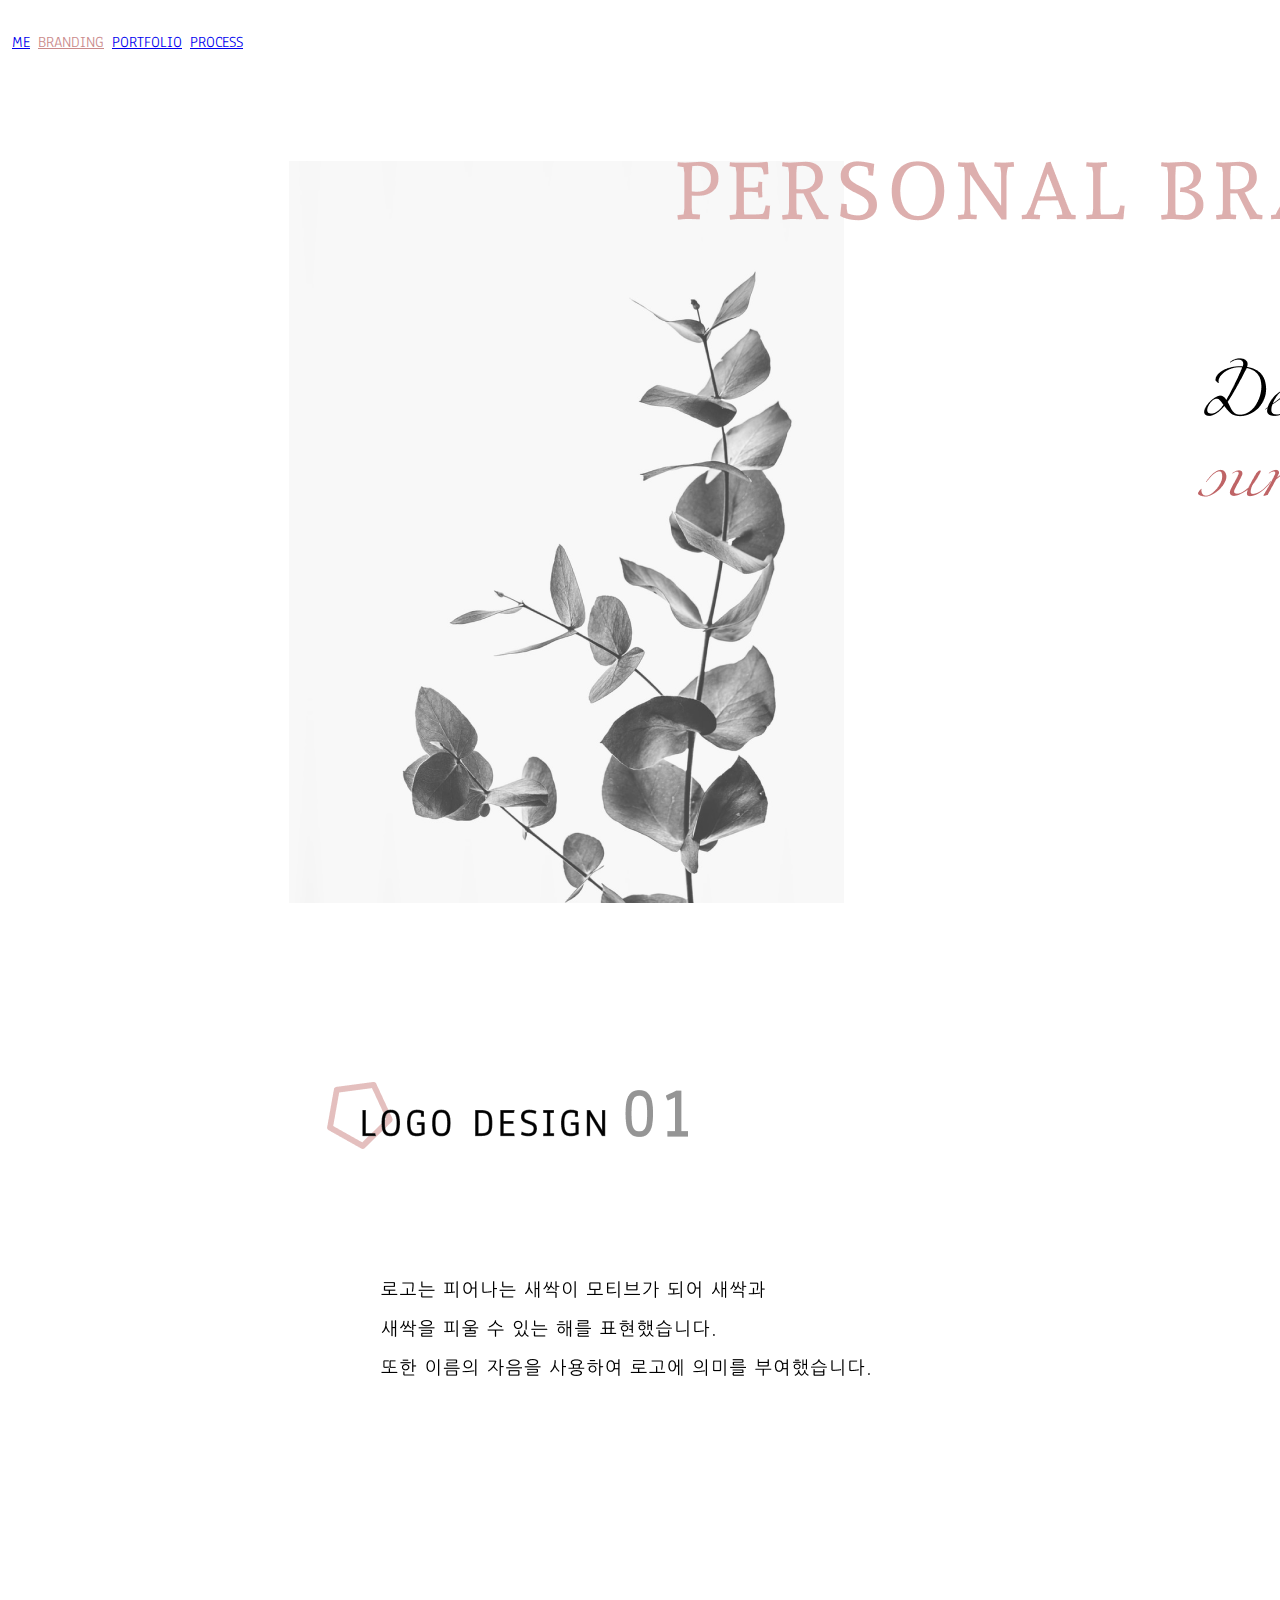
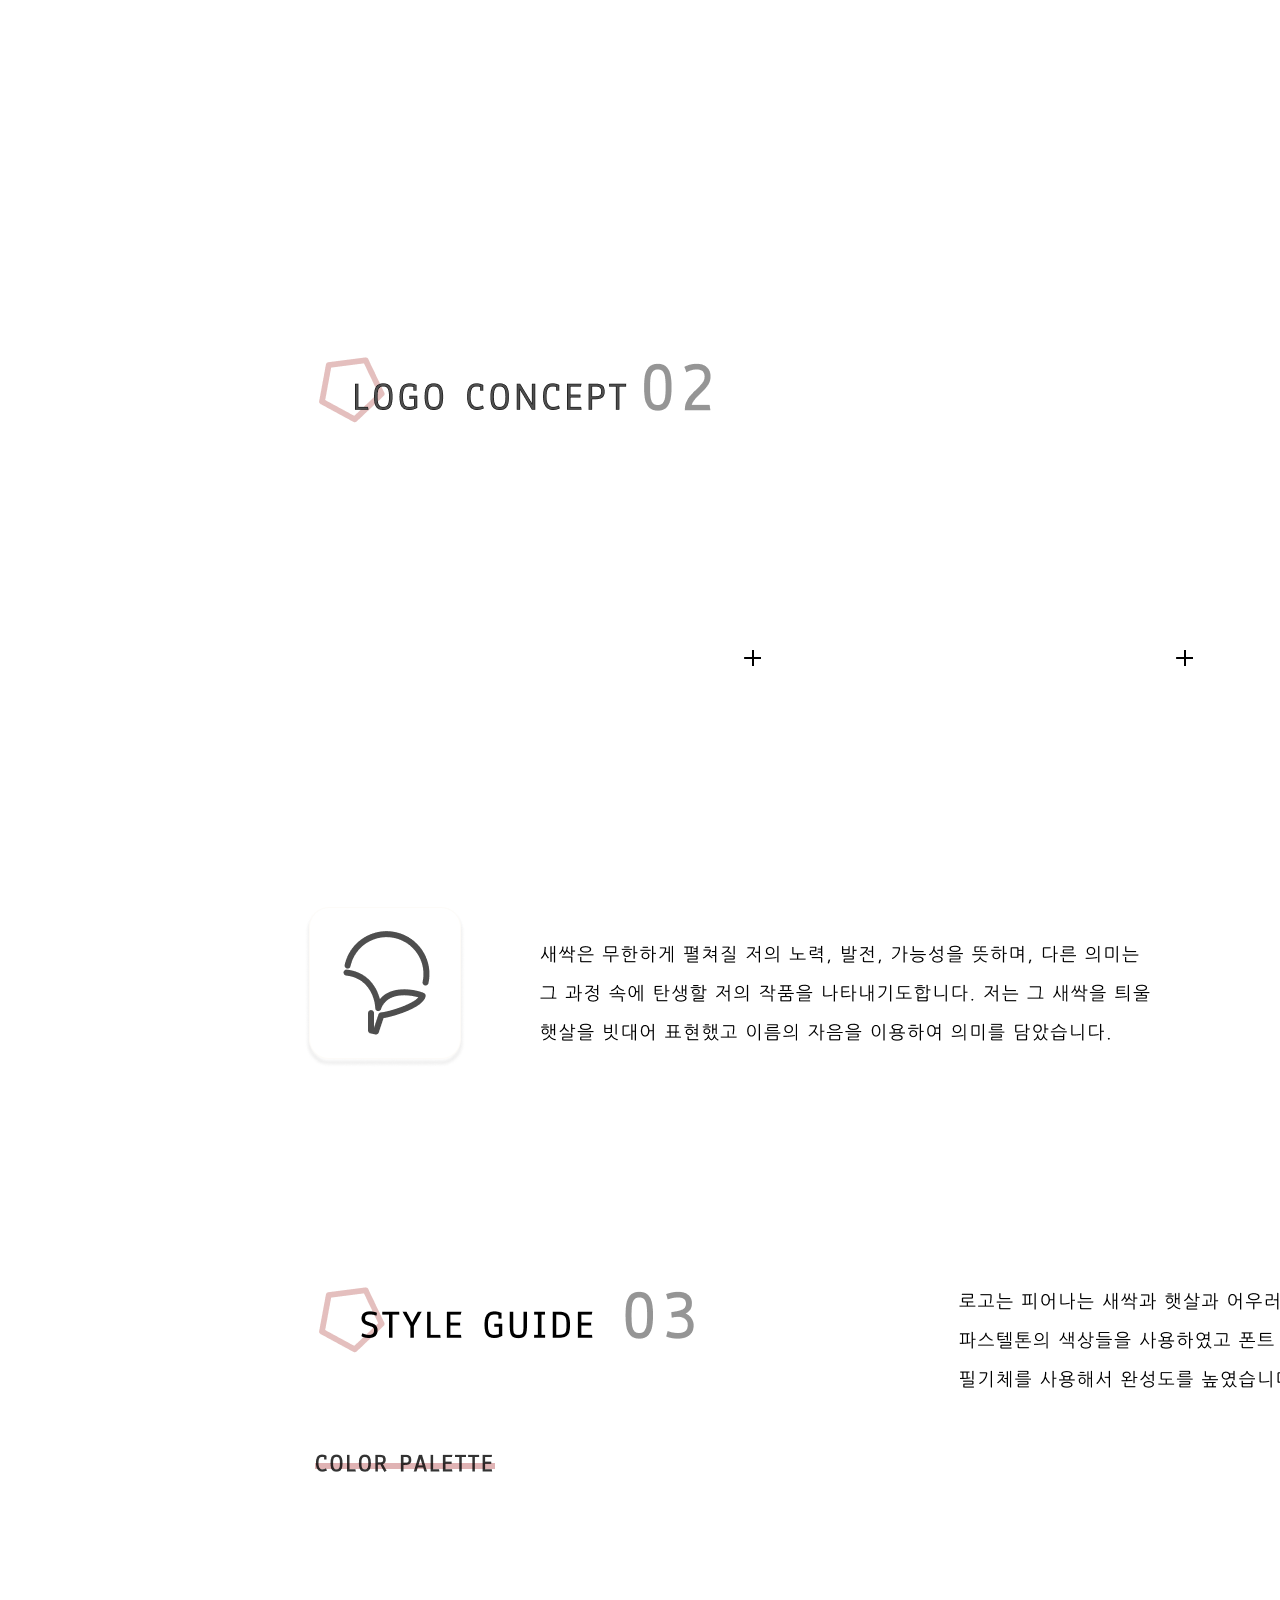
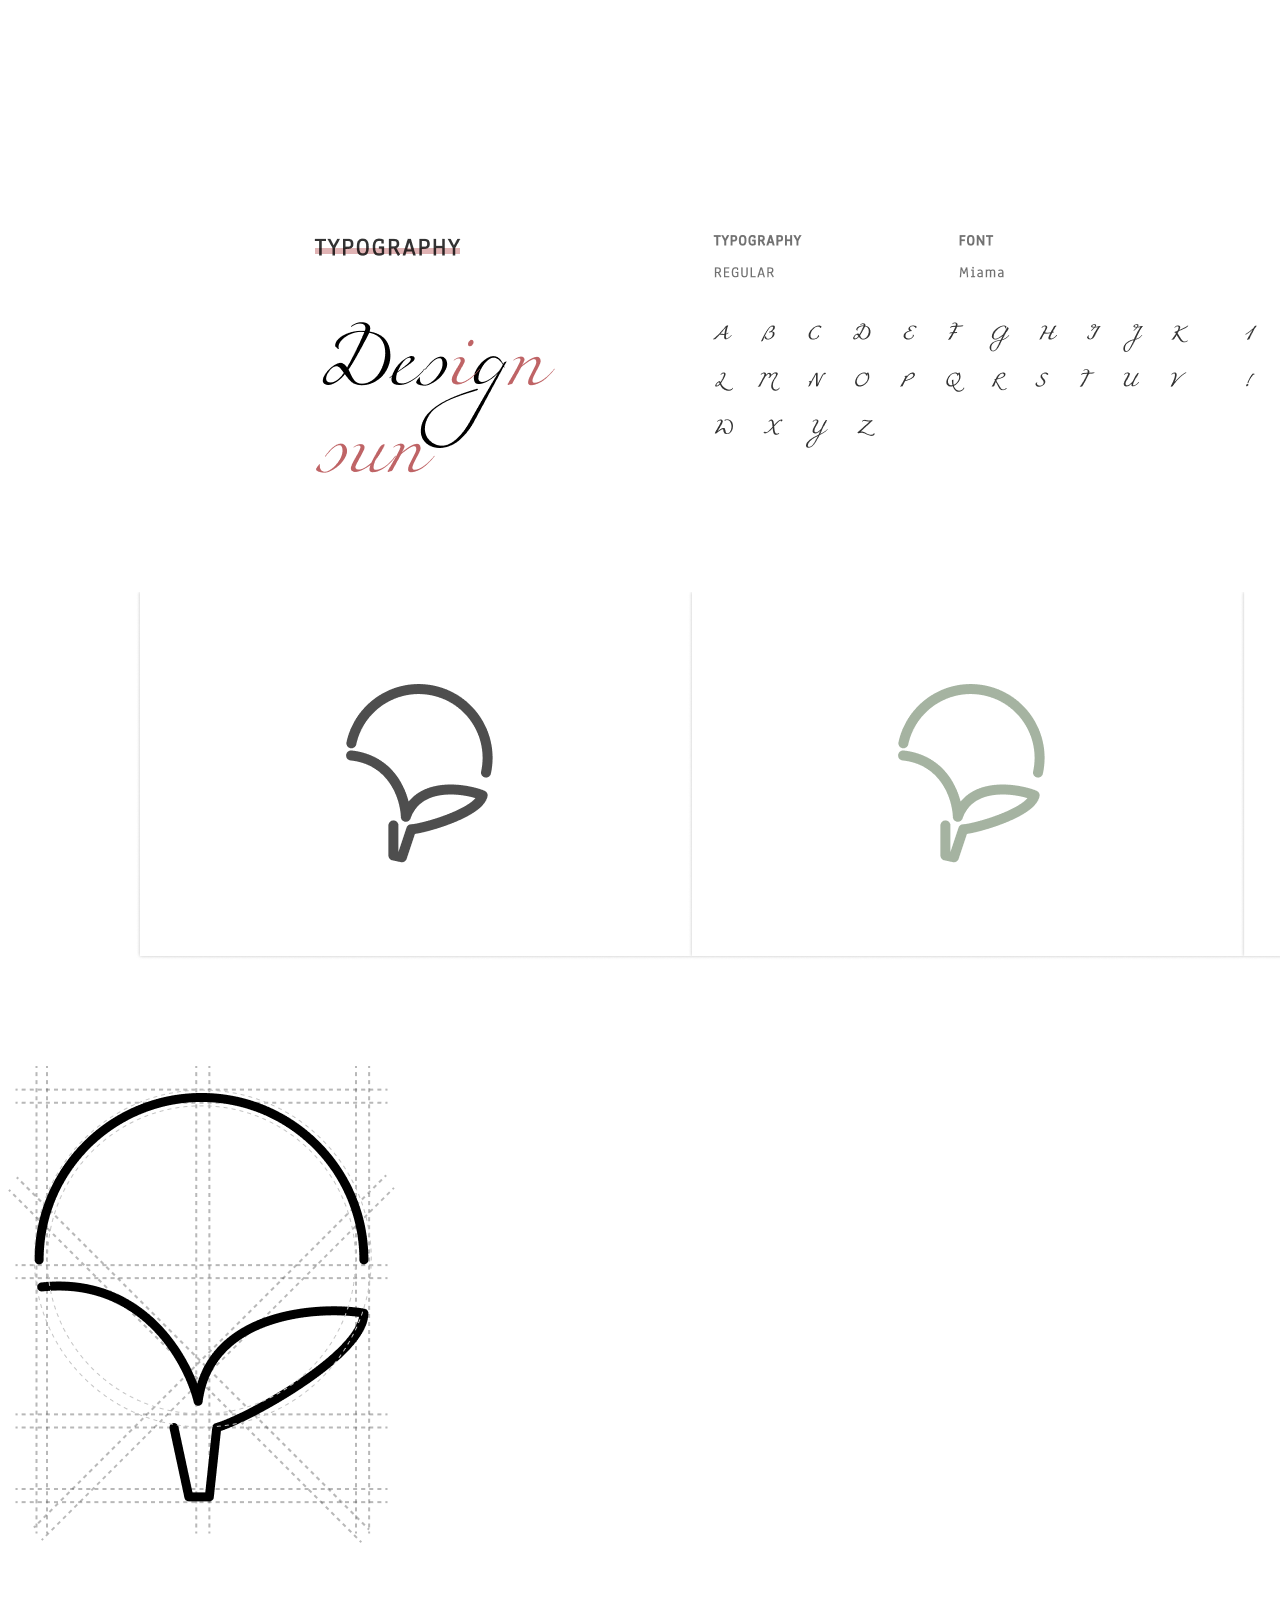
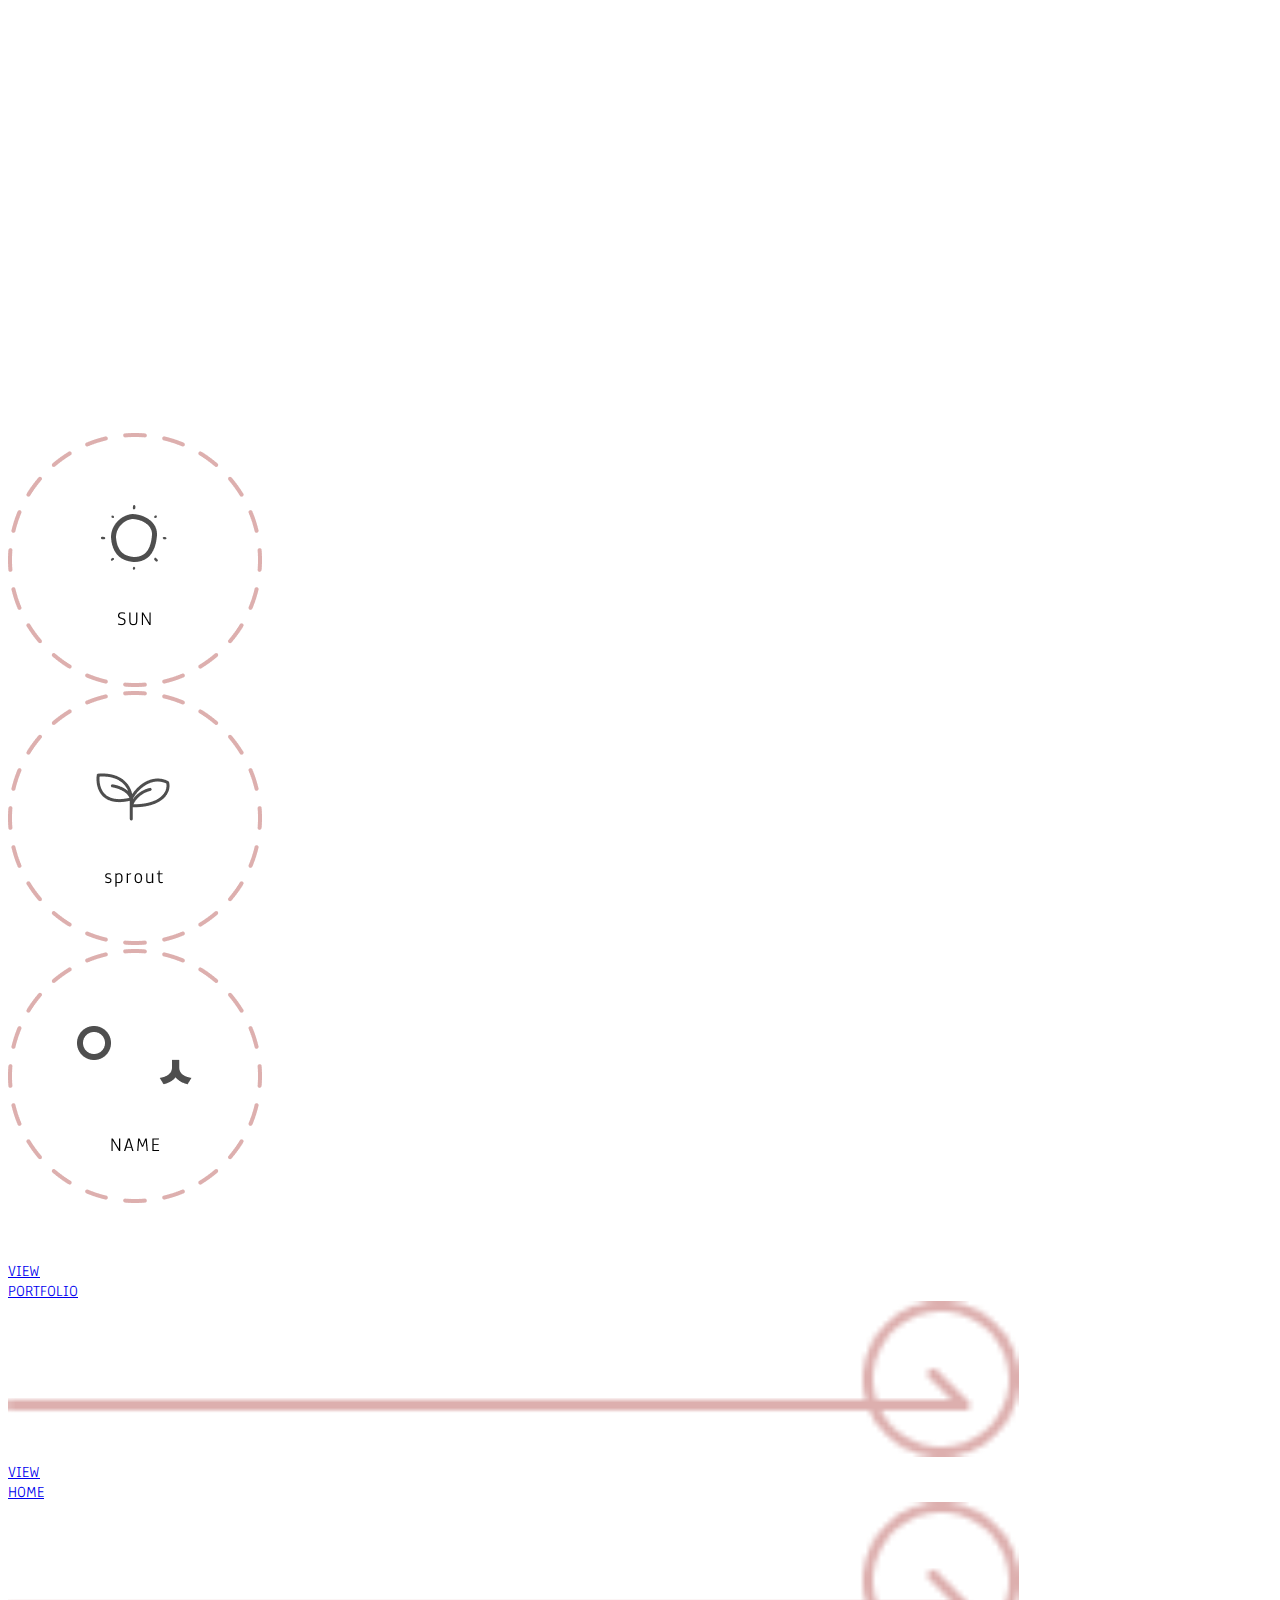
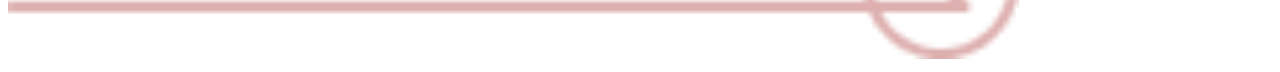
==== commit f55b606a: "작업" ====
--- a/docs/brand.html
+++ b/docs/brand.html
@@ -51,7 +51,10 @@
 
       </div>
     </header>
+
 <div class="relative flex justify-center w-full mx-auto div-wrap">
+
+<a id="topBtn" href="#">위로</a> 
 
   <!-- 배경이미지 -->
   <div>
@@ -122,12 +125,20 @@
 
 
 <div class="container flex justify-center mx-auto my-10">
-  <footer class="flex justify-around w-full">
-    <a href="pf.html" class="footer-go">
-      <img src="./img/footer pf.png" alt="">
+  <footer class="flex justify-around w-full text-xl">
+    <a href="pf.html" class="relative footer-go footer-pf">
+      <div>
+        <div>VIEW</div>
+        <div>PORTFOLIO</div>
+      </div>
+      <img class="absolute footer-img" src="./img/footer-go.png" alt="">
     </a>
-    <a href="process.html" class="footer-go">
-      <img src="./img/footer pc.png" alt="">
+    <a href="index.html" class="relative footer-go footer-pr">
+      <div>
+        <div>VIEW</div>
+        <div>HOME</div>
+      </div>
+      <img class="absolute footer-img" src="./img/footer-go.png" alt="">
     </a>
   </footer>
 </div>
--- a/docs/css/index.css
+++ b/docs/css/index.css
@@ -12,12 +12,13 @@
 header,
 .swiper-slide .addi,
 #fullpage .m-text2,
-#fullpage .m-text3 {
+#fullpage .m-text3,
+#fullpage .m2-text3, footer {
   font-family: 'Anaheim', sans-serif;
 }
 
 .pf-slider,
-#fullpage {
+#fullpage, #topBtn {
   font-family: 'MapoFlowerIsland';
 }
 
@@ -53,8 +54,43 @@
   top: 100%;
 }
 
+.footer-pf:hover , .footer-pr:hover {
+  color:#CA8A8B;
+}
+
+.footer-pf:hover img, .footer-pr:hover img {
+  transform: translateX(20%);
+}
+
 .footer-go {
   width: 11%;
+}
+
+.footer-img {
+  top:75%;
+  left:15%;
+  z-index: 1;
+  width:80%;
+  transition: all 0.3s;
+}
+
+
+
+/* 탑버튼 */
+#topBtn{
+	position: fixed;
+	right: 100px; 
+	bottom: 30px;
+  width:60px;
+  height:60px;
+  border:3px solid #ddafaf;
+  background-color: white;
+  border-radius: 50%;
+	display: none;
+	z-index: 9;
+  text-align:center;
+  padding-top:15px;
+  font-weight:bold;
 }
 
 /* 메인페이지 커스텀 */
@@ -115,7 +151,7 @@
   margin-left: -22px;
 }
 
-#fullpage .m-text1>div:nth-child(2)::after {
+#fullpage .section.active .m-text1>div:nth-child(2)::after {
   content: "송 인 선";
   color: black;
   width: 70%;
@@ -124,7 +160,7 @@
   top: 0;
   left: 0;
   overflow: hidden;
-  animation: typing 3.8s steps(3);
+  animation: typing 3s steps(3);
 }
 
 @keyframes typing {
@@ -214,29 +250,29 @@
 }
 
 .main-prarrow {
-  width:30%;
-  top:30%;
-  left:110%;
+  width: 30%;
+  top: 30%;
+  left: 110%;
   transition: 0.3s;
 }
 
 .main-prtext:hover .main-prarrow {
-  transform:translateX(50%);
+  transform: translateX(50%);
 }
 
 .main-prtext:hover {
-  color:#CA8A8B;
+  color: #CA8A8B;
 }
 
 .main-metext:hover {
-  color:#CA8A8B;
+  color: #CA8A8B;
 }
 
 .main-mearrow {
-  width:40%;
-  top:50%;
-  left:100%;
-  right:0;
+  width: 40%;
+  top: 50%;
+  left: 100%;
+  right: 0;
   transform: rotate(90deg);
   animation-name: mainfloating;
   animation-duration: 1s;
@@ -258,7 +294,7 @@
 }
 
 /* 어바웃미 */
-#fullpage .m2-text1 > div:first-child div div:last-child::after {
+#fullpage .m2-text1>div:first-child div div:last-child::after {
   content: "";
   width: 100%;
   height: 7px;
@@ -274,24 +310,23 @@
   position: relative;
 }
 
-#fullpage .m2-text1 > div >div:nth-child(2) {
+#fullpage .m2-text1>div>div:nth-child(2) {
   position: relative;
   white-space: nowrap;
   color: white;
 }
 
-#fullpage .m2-text1 > div >div:nth-child(2)::before {
+#fullpage .m2-text1>div:first-child>div:nth-child(2)::before {
   content:"{}";
-  letter-spacing: 120px;
+  letter-spacing: 124px;
   color: black;
-  height: 7px;
   position: absolute;
   top: 0;
   left: 0;
   margin-left: -22px;
 }
 
-#fullpage .m2-text1> div >div:nth-child(2)::after {
+#fullpage .section.active .m2-text1>div:first-child>div:nth-child(2)::after {
   content: "송 인 선";
   color: black;
   width: 100%;
@@ -300,8 +335,10 @@
   top: 0;
   left: 0;
   overflow: hidden;
-  animation: typing-2 3.8s steps(3);
-}
+  animation: typing-2 2s steps(3);
+}
+
+
 
 @keyframes typing-2 {
   0% {
@@ -318,6 +355,301 @@
     border-right: none;
   }
 }
+
+.m2-sun {
+  width: 17%;
+}
+
+.m2-text2-list>li::before {
+  content: "•";
+  display: inline-block;
+  width: 1em;
+}
+
+.m2-text2-sun {
+  position: relative;
+}
+
+.m2-text2-sun::after {
+  content: "";
+  width: 100%;
+  height: 5px;
+  top: auto;
+  bottom: 5px;
+  left: 0;
+  background-color: #990003;
+  opacity: 25%;
+  position: absolute;
+}
+
+.m2-text3-info {
+  width: 75%;
+}
+
+.m2-text3-character {
+  width: 88%;
+}
+
+#fullpage .section.active .m2-text3-chart1 {
+  width:70%;
+  height: 24px;
+  background-color: #dba7a8;  
+  animation: chart-1 1.5s;
+}
+
+@keyframes chart-1 {
+  0% {
+    width: 50%;
+  }
+
+  100% {
+    width:70%;
+  }
+}
+
+#fullpage .section.active .m2-text3-chart2 {
+  width:74%;
+  height: 24px;
+  background-color: #dba7a8;  
+  animation: chart-2 1.5s;
+}
+
+@keyframes chart-2 {
+  0% {
+    width: 50%;
+  }
+
+  100% {
+    width:74%;
+  }
+}
+
+#fullpage .section.active .m2-text3-chart3 {
+  width:63%;
+  height: 24px;
+  background-color: #dba7a8;
+  animation: chart-3 1.5s;  
+}
+
+@keyframes chart-3 {
+  0% {
+    width: 50%;
+  }
+
+  100% {
+    width:63%;
+  }
+}
+
+#fullpage .section.active .m2-text3-chart4 {
+  width:69%;
+  height: 25px;
+  background-color: #dba7a8;
+  animation: chart-4 1.5s;  
+}
+
+@keyframes chart-4 {
+  0% {
+    width: 50%;
+  }
+
+  100% {
+    width:69%;
+  }
+}
+
+.m2-text3-skill {
+  width: 77%;
+}
+
+#fullpage .section.active .m2-text3-chart5, #fullpage .section.active .m2-text3-chart6 {
+  width:55%;
+  height: 23px;
+  background-color: #dba7a8;
+  animation: chart-5 1.5s;  
+}
+
+@keyframes chart-5 {
+  0% {
+    width: 50%;
+  }
+
+  100% {
+    width:55%;
+  }
+}
+
+#fullpage .section.active .m2-text3-chart7 {
+  width:52%;
+  height: 23px;
+  background-color: #dba7a8;
+  animation: chart-7 1.5s;  
+}
+
+@keyframes chart-7 {
+  0% {
+    width: 50%;
+  }
+
+  100% {
+    width:52%;
+  }
+}
+
+#fullpage .section.active .m2-text3-chart8 {
+  width:48%;
+  height: 23px;
+  background-color: #dba7a8;
+  animation: chart-8 1.5s;  
+}
+
+@keyframes chart-8 {
+  0% {
+    width: 50%;
+  }
+
+  100% {
+    width:48%;
+  }
+}
+
+.me-like1 {
+  width:78%;
+}
+
+.me-like2 {
+  width:65%;
+}
+
+
+/* 어바웃미 2번째 */
+.m3-text1 {
+  position: relative;
+}
+
+.m3-text1::after {
+  content: "";
+  width: 100%;
+  height: 6px;
+  top: auto;
+  bottom: 5px;
+  left: 0;
+  background-color: #990003;
+  opacity: 25%;
+  position: absolute;
+}
+
+.m3-text2 {
+  position: relative;
+}
+
+.m3-text2::after {
+  content: "";
+  width: 100%;
+  height: 6px;
+  top: auto;
+  bottom: 5px;
+  left: 0;
+  background-color: #990003;
+  opacity: 25%;
+  position: absolute;
+}
+
+.m3-stroke {
+  margin-top:15px;
+  width:1.3%;
+  height: 1px;
+  background-color: #4e4e4e;
+}
+
+.m3-card {
+  width:220px;
+  height: 250px;
+  border-radius: 10%;
+  box-shadow: 0 0 4px lightgray;
+}
+
+.m3-card:hover {
+  background-color: #7c7c7c;
+}
+
+.m3-card > img {
+  width:67%;
+}
+
+
+.m3-card2 {
+  width:240px;
+  height: 260px;
+  border-radius: 10%;
+  box-shadow: 1px 1px 6px lightgray;
+}
+
+/* 원 차트 */
+.m3-card-1:hover > img, .m3-card-2:hover > img, .m3-card-3:hover > img, .m3-card-4:hover > img, .m3-card-5:hover > img {
+  display: none;
+}
+
+.m3-card-1:hover .flex-wrapper, .m3-card-2:hover .flex-wrapper, .m3-card-3:hover .flex-wrapper, .m3-card-4:hover .flex-wrapper, .m3-card-5:hover .flex-wrapper {
+  display: flex;
+  flex-direction: column-reverse;
+  justify-content: center;
+  align-items: center;
+}
+
+.flex-wrapper {
+  display: none;
+  flex-flow: row nowrap;
+  color:white;
+}
+
+.single-chart {
+  width:70%;
+  justify-content: space-between ;
+}
+
+.circular-chart {
+  display: block;
+  margin: 10px auto;
+  max-width: 60%;
+  max-height: 200px;
+}
+
+.circle-bg {
+  fill: none;
+  stroke: #eee;
+  stroke-width: 3.8;
+}
+
+.circle {
+  fill: none;
+  stroke-width: 2.8;
+  stroke-linecap: round;
+  animation: progress 1s ease-out forwards;
+}
+
+@keyframes progress {
+  0% {
+    stroke-dasharray: 0 100;
+  }
+}
+
+.circular-chart.pink .circle {
+  stroke: #dba7a8;
+}
+
+.percentage {
+  fill: white;
+  font-family: sans-serif;
+  font-size: 0.5em;
+  text-anchor: middle;
+}
+
+/* 강점 */
+/* .m3-card2-1:hover > img, .m3-card2-2:hover > img, .m3-card2-3:hover > img, .m3-card2-4:hover > img {
+  display: none;
+} */
+
 
 /* 스크롤 확인용 */
 .BH-1 {
@@ -551,8 +883,8 @@
 }
 
 .pr-circle3 {
-  top: 8.5%;
-  left: 85%;
+  top: 9%;
+  left: 80%;
   animation-name: floating3;
   animation-duration: 2s;
   animation-iteration-count: infinite;
@@ -596,15 +928,15 @@
 
 @keyframes floating3 {
   0% {
-    top: 8.5%;
+    top: 9.5%;
   }
 
   50% {
-    top: 8.2%;
-  }
-
-  100% {
-    top: 8.5%;
+    top: 9.2%;
+  }
+
+  100% {
+    top: 9.5%;
   }
 }
 
